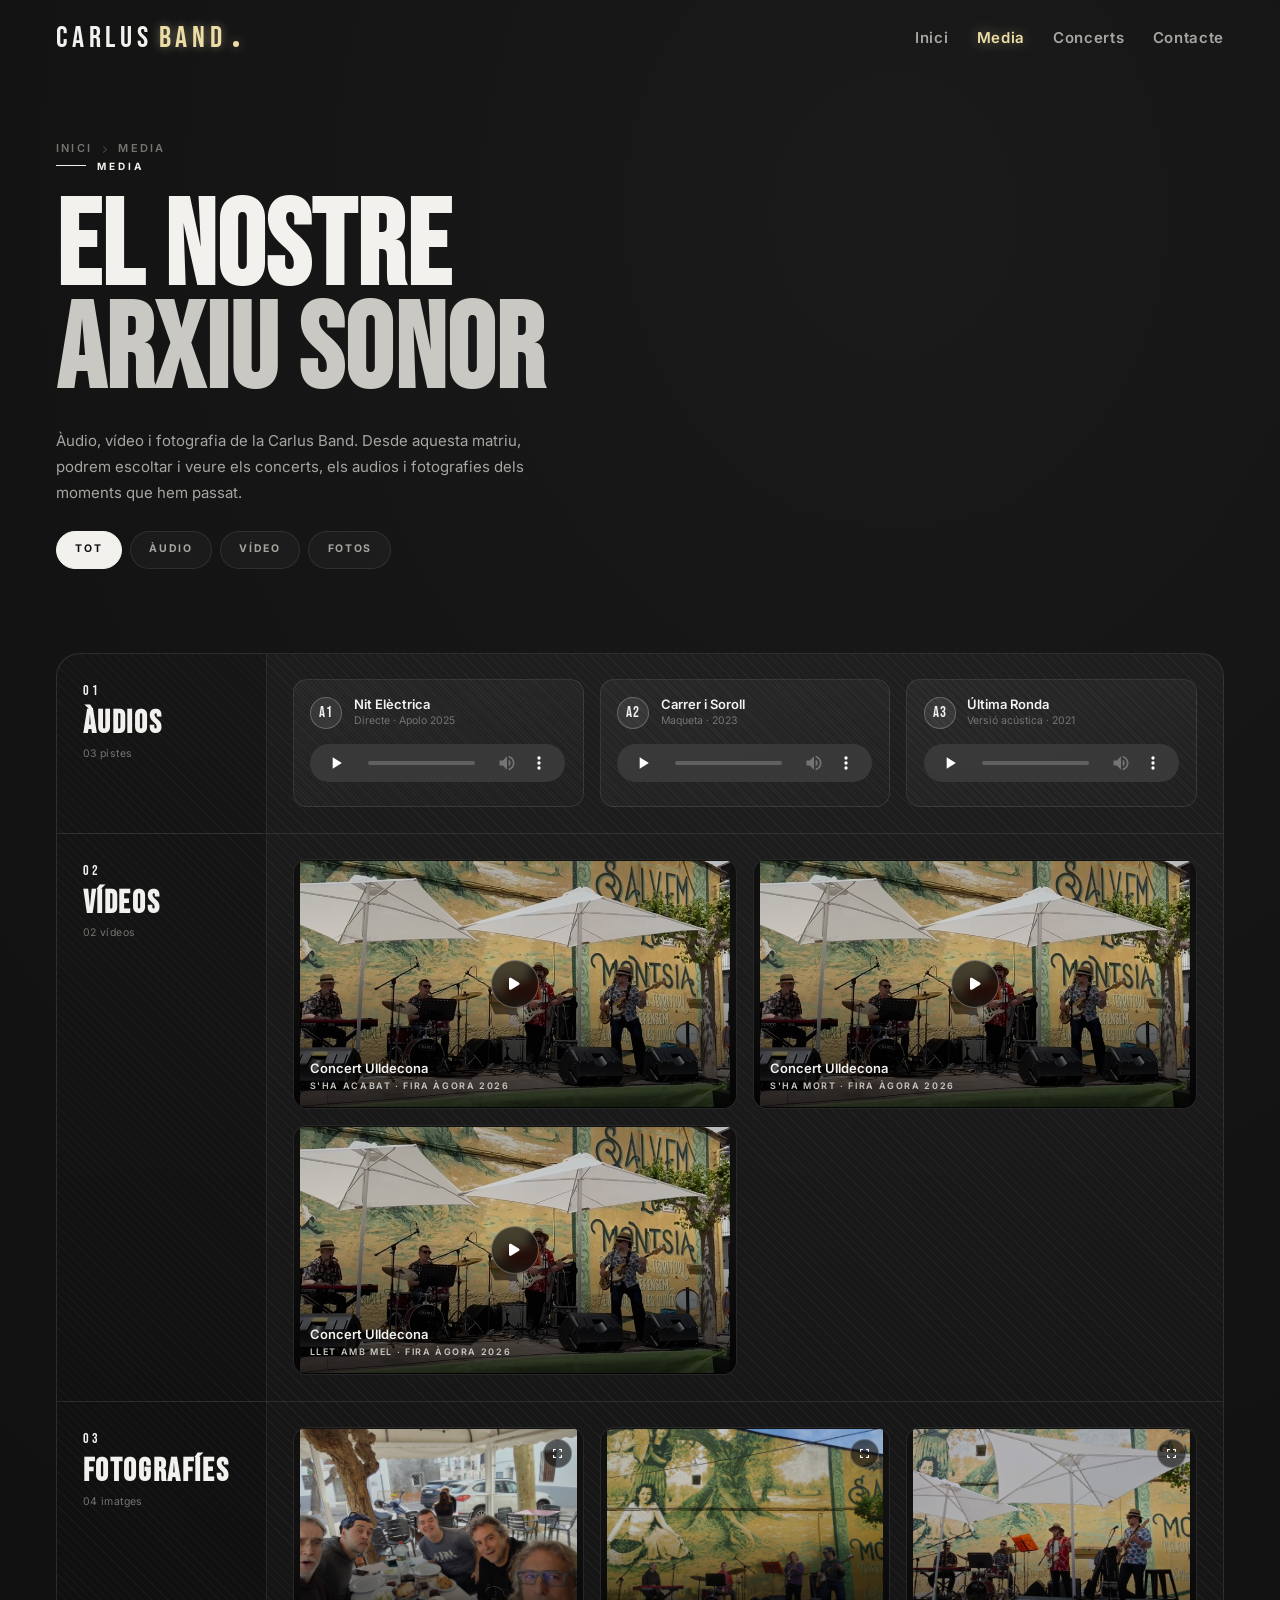
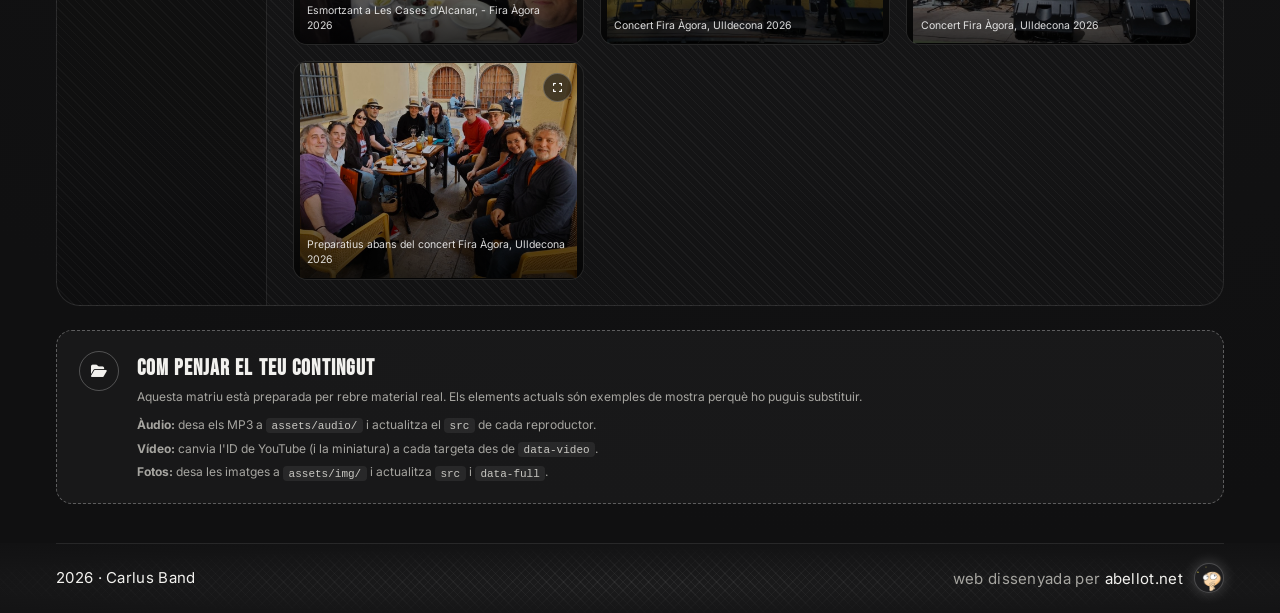
==== media.html @ 9cd47122 "modificació footer" ====
<!DOCTYPE html>
<html lang="ca">
<head>
  <meta charset="UTF-8" />
  <meta name="viewport" content="width=device-width, initial-scale=1.0" />
  <title>Media — Carlus Band</title>
  <meta
    name="description"
    content="Matriu de continguts de Carlus Band: àudio, vídeos de YouTube i fotografies de directes, estudi i gira."
  />
  <meta name="theme-color" content="#131314" />
  <link rel="icon" href="assets/favicon.svg" type="image/svg+xml" />

  <!-- Tipografia -->
  <link rel="preconnect" href="https://fonts.googleapis.com" />
  <link rel="preconnect" href="https://fonts.gstatic.com" crossorigin />
  <link
    href="https://fonts.googleapis.com/css2?family=Bebas+Neue&family=Inter:wght@300;400;500;600;700;800&display=swap"
    rel="stylesheet"
  />

  <!-- Icones -->
  <link
    rel="stylesheet"
    href="https://cdnjs.cloudflare.com/ajax/libs/font-awesome/6.5.2/css/all.min.css"
    referrerpolicy="no-referrer"
  />

  <!-- Tailwind (CDN) + configuració pròpia -->
  <script src="https://cdn.tailwindcss.com"></script>
  <script src="js/tailwind.config.js"></script>

  <!-- Estils propis -->
  <link rel="stylesheet" href="css/base.css" />
  <link rel="stylesheet" href="css/layout.css" />
  <link rel="stylesheet" href="css/components.css" />
</head>

<body class="page-media">
  <!-- ================= CAPÇALERA ================= -->
  <header class="site-header" id="site-header">
    <div class="nav-inner">
      <a href="index.html" class="brand" aria-label="Carlus Band — inici">
        CARLUS<span class="brand__accent">BAND</span>
        <span class="brand__dot" aria-hidden="true"></span>
      </a>

      <nav class="nav-links" aria-label="Navegació principal">
        <a class="nav-link" href="index.html#inici">Inici</a>
        <a class="nav-link is-active" href="media.html" aria-current="page">Media</a>
        <a class="nav-link" href="index.html#concerts">Concerts</a>
        <a class="nav-link" href="#contacte">Contacte</a>
      </nav>

      <button
        class="nav-toggle"
        id="nav-toggle"
        type="button"
        aria-expanded="false"
        aria-controls="mobile-menu"
        aria-label="Obrir menú de navegació"
      >
        <i id="nav-toggle-icon" class="fa-solid fa-bars text-lg" aria-hidden="true"></i>
      </button>
    </div>

    <!-- Menú mòbil -->
    <div class="mobile-menu" id="mobile-menu">
      <nav class="mobile-menu__links" aria-label="Navegació mòbil">
        <a class="mobile-link" href="index.html#inici">
          Inici <i class="fa-solid fa-arrow-right" aria-hidden="true"></i>
        </a>
        <a class="mobile-link" href="media.html">
          Media <i class="fa-solid fa-arrow-right" aria-hidden="true"></i>
        </a>
        <a class="mobile-link" href="index.html#concerts">
          Concerts <i class="fa-solid fa-arrow-right" aria-hidden="true"></i>
        </a>
        <a class="mobile-link" href="#contacte">
          Contacte <i class="fa-solid fa-arrow-right" aria-hidden="true"></i>
        </a>
      </nav>

      <div class="mobile-menu__footer">
        <p class="mobile-menu__label">Barcelona · Est. 2014</p>
        <a class="mobile-menu__mail" href="mailto:contacte@carlusband.cat">
          <i class="fa-solid fa-envelope" aria-hidden="true"></i>
          contacte@carlusband.cat
        </a>
      </div>
    </div>
  </header>

  <!-- ================= CONTINGUT ================= -->
  <main class="page-main">
    <div class="container">
      <nav class="breadcrumb" aria-label="Fil d'Ariadna">
        <a href="index.html">Inici</a>
        <i class="fa-solid fa-chevron-right" aria-hidden="true"></i>
        <span aria-current="page">Media</span>
      </nav>

      <header class="page-hero">
        <p class="eyebrow">Media</p>
        <h1 class="page-title">El nostre<br /><em>arxiu sonor</em></h1>
        <p class="page-lead">
          Àudio, vídeo i fotografia de la Carlus Band. Desde aquesta matriu, podrem escoltar i veure 
          els concerts, els audios i fotografies dels moments que hem passat.
        </p>

        <div class="filters" role="group" aria-label="Filtrar continguts per tipus">
          <button class="filter-btn is-active" type="button" data-filter="all" aria-pressed="true">
            Tot
          </button>
          <button class="filter-btn" type="button" data-filter="audio" aria-pressed="false">
            Àudio
          </button>
          <button class="filter-btn" type="button" data-filter="video" aria-pressed="false">
            Vídeo
          </button>
          <button class="filter-btn" type="button" data-filter="photo" aria-pressed="false">
            Fotos
          </button>
        </div>
      </header>

      <!-- Matriu de continguts -->
      <section class="media-matrix" aria-label="Matriu de continguts multimèdia">
        <!-- ---------- ÀUDIO ---------- -->
        <div class="media-row" data-kind="audio" id="audio">
          <div class="media-row__head">
            <span class="media-row__index">01</span>
            <h2>Àudios</h2>
            <p>03 pistes</p>
          </div>

          <div class="media-row__body">
            <div class="media-grid media-grid--audio">
              <article class="audio-card">
                <div class="audio-card__head">
                  <span class="audio-card__num" aria-hidden="true">A1</span>
                  <div>
                    <h3>Nit Elèctrica</h3>
                    <p>Directe · Apolo 2025</p>
                  </div>
                </div>
                <audio
                  controls
                  preload="none"
                  aria-label="Escoltar Nit Elèctrica, directe a Apolo 2025"
                  src="https://www.soundhelix.com/examples/mp3/SoundHelix-Song-1.mp3"
                ></audio>
              </article>

              <article class="audio-card">
                <div class="audio-card__head">
                  <span class="audio-card__num" aria-hidden="true">A2</span>
                  <div>
                    <h3>Carrer i Soroll</h3>
                    <p>Maqueta · 2023</p>
                  </div>
                </div>
                <audio
                  controls
                  preload="none"
                  aria-label="Escoltar la maqueta de Carrer i Soroll"
                  src="https://www.soundhelix.com/examples/mp3/SoundHelix-Song-2.mp3"
                ></audio>
              </article>

              <article class="audio-card">
                <div class="audio-card__head">
                  <span class="audio-card__num" aria-hidden="true">A3</span>
                  <div>
                    <h3>Última Ronda</h3>
                    <p>Versió acústica · 2021</p>
                  </div>
                </div>
                <audio
                  controls
                  preload="none"
                  aria-label="Escoltar la versió acústica d'Última Ronda"
                  src="https://www.soundhelix.com/examples/mp3/SoundHelix-Song-3.mp3"
                ></audio>
              </article>
            </div>
          </div>
        </div>

        <!-- ---------- VÍDEO ---------- -->
        <div class="media-row" data-kind="video" id="video">
          <div class="media-row__head">
            <span class="media-row__index">02</span>
            <h2>Vídeos</h2>
            <p>02 vídeos</p>
          </div>

          <div class="media-row__body">
            <div class="media-grid media-grid--video">
              <button
                class="video-card"
                type="button"
                data-video="1241367511"
                data-provider="vimeo"
                data-title="Concert Ulldecona — Fira Àgora 2026"
                aria-label="Reproduir el vídeo Concert Ulldecona — Fira Àgora 2026"
              >
                <img
                  src="assets/img/portada-video-ulldecona.png"
                  alt=""
                  loading="lazy"
                />
                <span class="video-card__play" aria-hidden="true">
                  <i class="fa-solid fa-play"></i>
                </span>
                <span class="video-card__title">
                  <strong>Concert Ulldecona</strong>
                  <span>S'ha Acabat · Fira Àgora 2026</span>
                </span>
              </button>

             <button
                class="video-card"
                type="button"
                data-video="1241782820"
                data-provider="vimeo"
                data-title="Concert Ulldecona — Fira Àgora 2026"
                aria-label="Reproduir el vídeo Concert Ulldecona — Fira Àgora 2026"
              >
                <img
                  src="assets/img/portada-video-ulldecona.png"
                  alt=""
                  loading="lazy"
                />
                <span class="video-card__play" aria-hidden="true">
                  <i class="fa-solid fa-play"></i>
                </span>
                <span class="video-card__title">
                  <strong>Concert Ulldecona</strong>
                  <span>S'ha mort · Fira Àgora 2026</span>
                </span>
              </button>

              <button
                class="video-card"
                type="button"
                data-video="1241784101"
                data-provider="vimeo"
                data-title="Concert Ulldecona — Fira Àgora 2026"
                aria-label="Reproduir el vídeo Concert Ulldecona — Fira Àgora 2026"
              >
                <img
                  src="assets/img/portada-video-ulldecona.png"
                  alt=""
                  loading="lazy"
                />
                <span class="video-card__play" aria-hidden="true">
                  <i class="fa-solid fa-play"></i>
                </span>
                <span class="video-card__title">
                  <strong>Concert Ulldecona</strong>
                  <span>Llet amb mel · Fira Àgora 2026</span>
                </span>
              </button>

            </div>
          </div>
        </div>

        <!-- ---------- FOTOS ---------- -->
        <div class="media-row" data-kind="photo" id="fotos">
          <div class="media-row__head">
            <span class="media-row__index">03</span>
            <h2>Fotografíes</h2>
            <p>04 imatges</p>
          </div>

          <div class="media-row__body">
            <div class="media-grid media-grid--photo">
              <button
                class="photo-card"
                type="button"
                data-full="assets/img/esmorzar-cases-alcanar-agora2026.jpg"
                data-caption="Esmorzar, Les Cases d'Alcanar, - Fira Àgora 2026"
                aria-label="Ampliar la foto: Esmorzar, Les Cases d'Alcanar, - Fira Àgora 2026"
              >
                <img
                  src="assets/img/esmorzar-cases-alcanar-agora2026.jpg"
                  alt="Esmorzar, Les Cases d'Alcanar, - Fira Àgora 2026"
                  loading="lazy"
                />
                <span class="photo-card__zoom" aria-hidden="true">
                  <i class="fa-solid fa-expand"></i>
                </span>
                <span class="photo-card__caption">Esmortzant a Les Cases d'Alcanar, - Fira Àgora 2026</span>
              </button>

              <button
                class="photo-card"
                type="button"
                data-full="assets/img/ulldecona-2026-1.jpg"
                data-caption="Concert Fira Àgora, Ulldecona 2026"
                aria-label="Ampliar la foto: Concert Fira Àgora, Ulldecona 2026"
              >
                <img
                  src="assets/img/ulldecona-2026-1.jpg"
                  alt="La banda tocant desde l'escenari"
                  loading="lazy"
                />
                <span class="photo-card__zoom" aria-hidden="true">
                  <i class="fa-solid fa-expand"></i>
                </span>
                <span class="photo-card__caption">Concert Fira Àgora, Ulldecona 2026</span>
              </button>

              <button
                class="photo-card"
                type="button"
                data-full="assets/img/ulldecona-2026-2.jpg"
                data-caption="Concert Fira Àgora, Ulldecona 2026"
                aria-label="Ampliar la foto: Concert Fira Àgora, Ulldecona 2026"
              >
                <img
                  src="assets/img/ulldecona-2026-2.jpg"
                  alt="La banda tocant desde l'escenari"
                  loading="lazy"
                />
                  alt="Cantant amb micròfon en un concert amb fum i llums"
                  loading="lazy"
                />
                <span class="photo-card__zoom" aria-hidden="true">
                  <i class="fa-solid fa-expand"></i>
                </span>
                <span class="photo-card__caption">Concert Fira Àgora, Ulldecona 2026</span>
              </button>

              <button
                class="photo-card"
                type="button"
                data-full="assets/img/ulldecona-2026-3.jpg"
                data-caption="Preparatius abans del concert Fira Àgora, Ulldecona 2026"
                aria-label="Ampliar la foto: Preparatius abans del concert Fira Àgora, Ulldecona 2026"
              >
                <img
                  src="assets/img/ulldecona-2026-3.jpg"
                  alt="Preparatius abans del concert Fira Àgora, Ulldecona 2026"
                  loading="lazy"
                />
                <span class="photo-card__zoom" aria-hidden="true">
                  <i class="fa-solid fa-expand"></i>
                </span>
                <span class="photo-card__caption">Preparatius abans del concert Fira Àgora, Ulldecona 2026</span>
              </button>
              
            </div>
          </div>
        </div>
      </section>

      <!-- Nota per penjar contingut -->
      <aside class="upload-note">
        <span class="upload-note__icon" aria-hidden="true">
          <i class="fa-solid fa-folder-open"></i>
        </span>
        <div>
          <h2>Com penjar el teu contingut</h2>
          <p>
            Aquesta matriu està preparada per rebre material real. Els elements
            actuals són exemples de mostra perquè ho puguis substituir.
          </p>
          <ul>
            <li>
              <strong>Àudio:</strong> desa els MP3 a <code>assets/audio/</code> i
              actualitza el <code>src</code> de cada reproductor.
            </li>
            <li>
              <strong>Vídeo:</strong> canvia l'ID de YouTube (i la miniatura) a
              cada targeta des de <code>data-video</code>.
            </li>
            <li>
              <strong>Fotos:</strong> desa les imatges a <code>assets/img/</code> i
              actualitza <code>src</code> i <code>data-full</code>.
            </li>
          </ul>
        </div>
      </aside>

    </div>
  </main>

  <!-- ================= PEU DE PÀGINA ================= -->
  <footer class="site-footer" id="contacte">
    <div class="container">
      <div class="footer-bar">
        <p>2026 · Carlus Band</p>
        <p class="footer-bar__design">
          <span class="footer-bar__design-text">
            web dissenyada per <a href="https://www.abellot.net" target="_blank" rel="noopener noreferrer">abellot.net</a>
          </span>
          <img
            class="footer-bar__design-icon"
            src="assets/img/abella-05.webp"
            alt="Icona rodona de la banda Carlus Band"
            loading="lazy"
          />
        </p>
      </div>
    </div>
  </footer>

  <!-- ================= MODAL DE VÍDEO ================= -->
  <div
    class="modal"
    id="video-modal"
    role="dialog"
    aria-modal="true"
    aria-labelledby="video-title"
    hidden
  >
    <div class="modal__backdrop" data-close></div>
    <div class="modal__panel modal__panel--video">
      <button class="modal__close" type="button" data-close aria-label="Tancar vídeo">
        <i class="fa-solid fa-xmark" aria-hidden="true"></i>
      </button>
      <div class="video-frame">
        <iframe
          id="video-frame"
          src=""
          title="Vídeo de Carlus Band"
          allow="accelerometer; autoplay; clipboard-write; encrypted-media; gyroscope; picture-in-picture; web-share"
          allowfullscreen
        ></iframe>
      </div>
      <p class="modal__video-caption" id="video-title">Vídeo</p>
    </div>
  </div>

  <!-- ================= VISOR DE FOTOGRAFIES ================= -->
  <div
    class="modal"
    id="lightbox"
    role="dialog"
    aria-modal="true"
    aria-label="Visor de fotografies"
    hidden
  >
    <div class="modal__backdrop" data-close></div>
    <div class="modal__panel">
      <button class="modal__close" type="button" data-close aria-label="Tancar visor">
        <i class="fa-solid fa-xmark" aria-hidden="true"></i>
      </button>
      <div class="lightbox__stage">
        <img class="lightbox__image" id="lightbox-image" src="" alt="" />
      </div>
      <div class="lightbox__footer">
        <button class="lightbox__nav" id="lightbox-prev" type="button" aria-label="Foto anterior">
          <i class="fa-solid fa-chevron-left" aria-hidden="true"></i>
        </button>
        <p class="lightbox__caption">
          <span id="lightbox-caption"></span>
          <span class="lightbox__count" id="lightbox-count"></span>
        </p>
        <button class="lightbox__nav" id="lightbox-next" type="button" aria-label="Foto següent">
          <i class="fa-solid fa-chevron-right" aria-hidden="true"></i>
        </button>
      </div>
    </div>
  </div>

  <script src="js/nav.js"></script>
  <script src="js/media.js"></script>
</body>
</html>
---- css/base.css ----
/* ============================================================
   Carlus Band — base.css
   Variables, reset i tipografia
   ============================================================ */

:root {
  color-scheme: dark;

  /* Colors — negre mat clar (carbó) amb gravats vintage.
     Blancs, grisos i negres; el groc només per a la marca
     "Carlus Band" (--gold) i els botons principals (.btn--accent). */
  --black: #131314; /* negre mat clar (fons principal) */
  --black-soft: #171718; /* negre mat suau */
  --coal: #1a1a1b;
  --panel: #1e1e20;
  --panel-soft: #232325;
  --line: rgba(255, 255, 255, 0.09);
  --line-strong: rgba(255, 255, 255, 0.2);

  --text: #f2f1ee; /* blanc */
  --muted: #a6a5a0; /* gris */
  --muted-2: #75746f; /* gris fosc (etiquetes) */

  --accent: #f2f1ee; /* blanc (detalls, estats actius, icones) */
  --accent-soft: #c9c8c3; /* gris clar (realços) */
  --accent-deep: #8d8c87; /* gris (enllaços/foscures) */
  --accent-ink: #0f0f10; /* text negre sobre blanc */
  --accent-glow: rgba(255, 255, 255, 0.22);

  /* Groc — reservat a la marca i els botons principals (vainilla crema) */
  --gold: #ecdda6;
  --gold-soft: #f6efcf;
  --gold-ink: #201a0c;
  --gold-glow: rgba(236, 221, 166, 0.45);

  /* Tipografia */
  --font-display: "Bebas Neue", Impact, sans-serif;
  --font-hero: "Monoton", "Bebas Neue", Impact, sans-serif; /* títol de l'hero (tubs de neó) */
  --font-body: "Inter", system-ui, -apple-system, "Segoe UI", sans-serif;

  /* Estructura */
  --nav-h: 76px;
  --radius-sm: 10px;
  --radius: 16px;
  --radius-lg: 24px;
  --content: 1280px;
}

*,
*::before,
*::after {
  box-sizing: border-box;
}

html {
  -webkit-text-size-adjust: 100%;
}

body {
  margin: 0;
  min-height: 100vh;
  background: var(--black);
  color: var(--text);
  font-family: var(--font-body);
  font-size: 16px;
  line-height: 1.6;
  -webkit-font-smoothing: antialiased;
  text-rendering: optimizeLegibility;
  overflow-x: hidden;
}

body.no-scroll,
html.no-scroll {
  overflow: hidden;
}

::selection {
  background: var(--accent);
  color: var(--accent-ink);
}

::-webkit-scrollbar {
  width: 10px;
}

::-webkit-scrollbar-track {
  background: var(--black);
}

::-webkit-scrollbar-thumb {
  background: #34343a; /* gris fosc (barra de desplaçament) */
  border-radius: 999px;
}

::-webkit-scrollbar-thumb:hover {
  background: var(--accent);
}

h1,
h2,
h3,
h4,
p,
figure,
blockquote,
dl,
dd {
  margin: 0;
}

ul,
ol {
  margin: 0;
  padding: 0;
  list-style: none;
}

a {
  color: inherit;
  text-decoration: none;
}

button {
  cursor: pointer;
  border: none;
  background: none;
  color: inherit;
}

img,
svg,
video {
  display: block;
  max-width: 100%;
}

img {
  height: auto;
}

input,
button,
textarea,
select {
  font: inherit;
}

:focus-visible {
  outline: 2px solid var(--accent);
  outline-offset: 3px;
  border-radius: 2px;
}

.container {
  width: 100%;
  max-width: var(--content);
  margin-inline: auto;
  padding-inline: clamp(1.25rem, 4.5vw, 3.5rem);
}

.font-display {
  font-family: var(--font-display);
}

.sr-only {
  position: absolute;
  width: 1px;
  height: 1px;
  padding: 0;
  margin: -1px;
  overflow: hidden;
  clip: rect(0, 0, 0, 0);
  white-space: nowrap;
  border: 0;
}

/* Respecte per a usuaris que prefereixen menys moviment */
@media (prefers-reduced-motion: reduce) {
  *,
  *::before,
  *::after {
    animation-duration: 0.01ms !important;
    animation-iteration-count: 1 !important;
    transition-duration: 0.01ms !important;
  }

  /* El parpelleig del neó es queda fix (llum encesa) */
  .hero-title span,
  .hero-title .hero-title__gold {
    animation: none;
  }
}
---- css/layout.css ----
/* ============================================================
   Carlus Band — layout.css
   Capçalera fixa, seccions a pantalla completa, navegació i peu
   ============================================================ */

/* ---------------- Capçalera ---------------- */

.site-header {
  position: fixed;
  inset: 0 0 auto;
  z-index: 100;
  height: var(--nav-h);
  display: flex;
  align-items: center;
  border-bottom: 1px solid transparent;
  transition: background-color 0.3s ease, border-color 0.3s ease,
    box-shadow 0.3s ease;
}

.site-header.is-scrolled,
.site-header.is-menu-open {
  background: rgba(19, 19, 20, 0.93);
  -webkit-backdrop-filter: blur(18px);
  backdrop-filter: blur(18px);
  border-bottom-color: var(--line);
  box-shadow: 0 18px 40px rgba(0, 0, 0, 0.45);
}

/* Sense filtre quan el menú mòbil és obert: el filtre crearia un
   containing block i trencaria el posicionament fixed del menú. */
.site-header.is-menu-open {
  background: #131314;
  -webkit-backdrop-filter: none;
  backdrop-filter: none;
}

.nav-inner {
  width: 100%;
  max-width: var(--content);
  margin-inline: auto;
  padding-inline: clamp(1.25rem, 4.5vw, 3.5rem);
  display: flex;
  align-items: center;
  justify-content: space-between;
  gap: clamp(1rem, 3vw, 2.5rem);
}

.brand {
  display: inline-flex;
  align-items: baseline;
  gap: 1px;
  font-family: var(--font-display);
  font-size: 30px;
  line-height: 1;
  letter-spacing: 0.16em;
  color: var(--text);
  white-space: nowrap;
}

.brand__accent {
  color: var(--gold);
  text-shadow: 0 0 10px var(--gold-glow);
  margin-left: 0.16em;
  transition: color 0.25s ease;
}

.brand:hover .brand__accent {
  color: var(--text);
}

.brand__dot {
  width: 6px;
  height: 6px;
  margin-left: 5px;
  border-radius: 50%;
  background: var(--gold);
  box-shadow: 0 0 12px var(--gold-glow);
}

.nav-links {
  display: flex;
  align-items: center;
  gap: clamp(1.1rem, 2.2vw, 2.15rem);
  margin-left: auto;
}

.nav-link {
  position: relative;
  padding: 10px 0;
  font-size: 15px;
  font-weight: 600;
  letter-spacing: 0.045em;
  color: var(--muted);
  transition: color 0.25s ease, text-shadow 0.25s ease;
}

.nav-link:hover,
.nav-link.is-active {
  color: var(--gold);
  text-shadow: 0 0 14px var(--gold-glow);
}

.nav-actions {
  display: flex;
  align-items: center;
  gap: 0.75rem;
}

.nav-toggle {
  display: none;
  width: 46px;
  height: 46px;
  align-items: center;
  justify-content: center;
  border: 1px solid var(--line-strong);
  border-radius: 50%;
  color: var(--text);
  transition: border-color 0.25s ease, color 0.25s ease,
    background-color 0.25s ease;
}

.nav-toggle:hover {
  border-color: var(--accent);
  color: var(--accent);
}

.nav-toggle i {
  font-size: 17px;
  pointer-events: none;
}

/* ---------------- Menú mòbil ---------------- */

.mobile-menu {
  position: fixed;
  inset: var(--nav-h) 0 0;
  z-index: 99;
  display: flex;
  flex-direction: column;
  padding: clamp(1.25rem, 5vw, 2.5rem) clamp(1.25rem, 5vw, 3.5rem) 2rem;
  background: #131314; /* fons mat, sense degradat */
  overflow-y: auto;
  opacity: 0;
  visibility: hidden;
  transform: translateY(-10px);
  transition: opacity 0.3s ease, visibility 0.3s ease, transform 0.3s ease;
}

.mobile-menu.is-open {
  opacity: 1;
  visibility: visible;
  transform: translateY(0);
}

.mobile-menu__links {
  display: flex;
  flex-direction: column;
}

.mobile-link {
  display: flex;
  align-items: center;
  justify-content: space-between;
  gap: 1rem;
  padding: 0.7rem 0;
  border-bottom: 1px solid var(--line);
  font-family: var(--font-display);
  font-size: clamp(2rem, 8vw, 2.75rem);
  letter-spacing: 0.04em;
  color: rgba(255, 255, 255, 0.85);
  transition: color 0.25s ease, text-shadow 0.25s ease;
}

.mobile-link i {
  font-size: 14px;
  color: var(--accent);
  opacity: 0.6;
}

/* Mateix efecte de neó que la navbar */
.mobile-link:hover {
  color: var(--gold);
  text-shadow: 0 0 14px var(--gold-glow);
}

.mobile-menu__footer {
  margin-top: auto;
  padding-top: 2rem;
  border-top: 1px solid var(--line);
  display: flex;
  flex-direction: column;
  gap: 0.5rem;
}

.mobile-menu__label {
  font-size: 10px;
  font-weight: 700;
  letter-spacing: 0.28em;
  text-transform: uppercase;
  color: var(--muted-2);
}

.mobile-menu__mail {
  display: inline-flex;
  align-items: center;
  gap: 0.6rem;
  font-size: 14px;
  color: var(--muted);
  transition: color 0.25s ease;
}

.mobile-menu__mail:hover {
  color: var(--accent);
}

/* ---------------- Seccions ---------------- */

/* La pàgina d'inici és una columna: capçalera, secció activa i footer.
   La secció activa creix per ocupar l'espai que deixa lliure el footer,
   així el footer de contacte es veu sempre sense fer scroll. */
.page-home {
  display: flex;
  flex-direction: column;
}

.page-home main {
  flex: 1 0 auto;
  display: flex;
  flex-direction: column;
  /* Els elements flex no poden créixer més enllà de l'amplada de la pàgina */
  min-width: 0;
}

.page-home .section {
  min-width: 0;
}

.section {
  position: relative;
  isolation: isolate;
  display: none;
  flex-direction: column;
  justify-content: center;
  /* Ocupa l'espai lliure que queda per damunt del footer (sempre visible) */
  flex: 1 0 auto;
  padding-top: calc(var(--nav-h) + clamp(1rem, 4vh, 2.75rem));
  padding-bottom: clamp(1.5rem, 4vh, 2.75rem);
  overflow: hidden;
}

.section.is-active {
  display: flex;
}

.section::before,
.section::after {
  content: "";
  position: absolute;
  inset: 0;
  z-index: -1;
  pointer-events: none;
}

/* Fons negre mat clar amb vinyeta suau (sense brillantors) */
.section::before {
  background: radial-gradient(
    130% 100% at 50% 42%,
    #1a1a1b 0%,
    #131314 58%,
    #0f0f10 100%
  );
}

/* Gravat vintage: trama creuada fina al centre (ben marcada) */
.section::after {
  background-image: repeating-linear-gradient(
      45deg,
      rgba(255, 255, 255, 0.08) 0 1px,
      transparent 1px 6px
    ),
    repeating-linear-gradient(
      -45deg,
      rgba(255, 255, 255, 0.055) 0 1px,
      transparent 1px 6px
    );
  -webkit-mask-image: radial-gradient(
    72% 62% at 50% 42%,
    #000 0%,
    transparent 82%
  );
  mask-image: radial-gradient(72% 62% at 50% 42%, #000 0%, transparent 82%);
  opacity: 0.8;
}

.section--hero::before {
  background: radial-gradient(
    120% 95% at 62% 40%,
    #1a1a1b 0%,
    #131314 55%,
    #101011 100%
  );
}

.section--about::before {
  background: radial-gradient(
    135% 100% at 35% 45%,
    #1b1b1c 0%,
    #131314 60%,
    #0f0f10 100%
  );
}

.section--media::before {
  background: radial-gradient(
    130% 105% at 65% 60%,
    #1a1a1b 0%,
    #131314 58%,
    #101011 100%
  );
}

.section--concerts::before {
  background: radial-gradient(
    125% 100% at 35% 30%,
    #1b1b1c 0%,
    #131314 55%,
    #0f0f10 100%
  );
}

/* ---------------- Peu de pàgina (a totes les pàgines i seccions) ---------------- */

/* Només la línia inferior: "2026 · Carlus Band" + crèdit del disseny.
   És un element fora de les seccions, així que sempre es renderitza. */
.site-footer {
  position: relative;
  isolation: isolate;
  flex: 0 0 auto;
  /* Perquè l'enllaç del menú no el tapi la capçalera fixa */
  scroll-margin-top: calc(var(--nav-h) + 1rem);
  background: radial-gradient(
    130% 100% at 50% 60%,
    #1b1b1c 0%,
    #131314 58%,
    #0f0f10 100%
  );
}

/* Gravat vintage: mateixa trama creuada que les seccions */
.site-footer::after {
  content: "";
  position: absolute;
  inset: 0;
  z-index: -1;
  pointer-events: none;
  background-image: repeating-linear-gradient(
      45deg,
      rgba(255, 255, 255, 0.08) 0 1px,
      transparent 1px 6px
    ),
    repeating-linear-gradient(
      -45deg,
      rgba(255, 255, 255, 0.055) 0 1px,
      transparent 1px 6px
    );
  -webkit-mask-image: radial-gradient(
    72% 62% at 50% 55%,
    #000 0%,
    transparent 82%
  );
  mask-image: radial-gradient(72% 62% at 50% 55%, #000 0%, transparent 82%);
  opacity: 0.8;
}

/* ---------------- Peu de pàgina ---------------- */

.footer-bar {
  display: flex;
  align-items: center;
  justify-content: space-between;
  gap: 1rem;
  padding-top: clamp(0.9rem, 2.2vh, 1.35rem);
  padding-bottom: clamp(0.9rem, 2.2vh, 1.35rem);
  border-top: 1px solid var(--line);
  font-size: clamp(15px, 1.1vw, 17px);
  letter-spacing: 0.02em;
  color: var(--text);
}

.footer-bar i {
  color: var(--accent-soft);
}

/* Enllaç a la web del dissenyador amb la icona rodona */
.footer-bar__design {
  display: flex;
  align-items: center;
}

.footer-bar__design-text {
  line-height: 1.4;
  letter-spacing: 0.02em;
  color: var(--muted);
}

.footer-bar__design-text a {
  color: var(--text);
  transition: color 0.25s ease;
}

.footer-bar__design-text a:hover {
  text-decoration: underline;
  text-underline-offset: 4px;
}

.footer-bar__design-icon {
  width: 30px;
  height: 30px;
  flex: 0 0 auto;
  margin-left: 0.7rem;
  border-radius: 50%;
  border: 1px solid var(--line-strong);
  background: var(--panel);
  object-fit: cover;
  box-shadow: 0 0 14px var(--accent-glow);
}

/* ---------------- Pàgina Media ---------------- */

.page-media {
  background: var(--black);
}

.page-media .page-main {
  position: relative;
  isolation: isolate;
  padding-top: calc(var(--nav-h) + clamp(2rem, 5vw, 4rem));
  /* El peu de pàgina va just a sota */
  padding-bottom: clamp(1.5rem, 3vw, 2.5rem);
}

.page-media .page-main::before {
  content: "";
  position: absolute;
  inset: 0;
  z-index: -1;
  pointer-events: none;
  background: radial-gradient(
    130% 90% at 70% 10%,
    #1a1a1b 0%,
    #131314 55%,
    #101011 100%
  );
}

.page-hero {
  display: flex;
  flex-direction: column;
  gap: 1.5rem;
  padding-bottom: clamp(2rem, 4vw, 3rem);
}

.breadcrumb {
  display: flex;
  align-items: center;
  gap: 0.6rem;
  font-size: 11px;
  font-weight: 600;
  letter-spacing: 0.2em;
  text-transform: uppercase;
  color: var(--muted-2);
}

.breadcrumb a {
  transition: color 0.25s ease;
}

.breadcrumb a:hover {
  color: var(--accent);
}

.breadcrumb i {
  font-size: 8px;
  opacity: 0.5;
}

.page-title {
  font-family: var(--font-display);
  font-size: clamp(3.75rem, 10vw, 7.5rem);
  line-height: 0.86;
  letter-spacing: 0.01em;
}

.page-title em {
  font-style: normal;
  color: var(--accent-soft);
}

.page-lead {
  max-width: 52ch;
  font-size: 15px;
  line-height: 1.75;
  color: var(--muted);
}

/* ---------------- Responsive ---------------- */

@media (max-width: 1023px) {
  .nav-links,
  .nav-actions .nav-cta {
    display: none;
  }

  .nav-toggle {
    display: inline-flex;
  }
}

@media (min-width: 1024px) {
  .mobile-menu {
    display: none;
  }
}

@media (max-width: 767px) {
  :root {
    --nav-h: 68px;
  }

  .brand {
    font-size: 27px;
  }

  .footer-bar {
    flex-direction: column;
    align-items: flex-start;
    gap: 0.6rem;
  }

  .page-hero {
    gap: 1.15rem;
  }
}

@media (max-height: 700px) and (min-width: 768px) {
  .section {
    padding-top: calc(var(--nav-h) + 0.75rem);
    padding-bottom: 1rem;
  }

  .footer-bar {
    padding-top: 0.75rem;
    padding-bottom: 0.75rem;
  }
}
---- css/components.css ----
/* ============================================================
   Carlus Band — components.css
   Botons, hero, targetes, calendari, matriu media i modals
   ============================================================ */

/* ---------------- Botons ---------------- */

.btn {
  display: inline-flex;
  align-items: center;
  justify-content: center;
  gap: 0.6rem;
  padding: 0.9rem 1.5rem;
  border: 1px solid transparent;
  border-radius: 999px;
  font-size: 11.5px;
  font-weight: 700;
  letter-spacing: 0.14em;
  line-height: 1;
  text-transform: uppercase;
  white-space: nowrap;
  transition: background-color 0.25s ease, color 0.25s ease,
    border-color 0.25s ease, box-shadow 0.25s ease;
}

.btn i {
  font-size: 13px;
}

.btn--accent {
  background: var(--gold);
  color: var(--gold-ink);
}

.btn--accent:hover {
  background: var(--gold-soft);
  box-shadow: 0 0 0 1px rgba(236, 221, 166, 0.55),
    0 12px 34px rgba(236, 221, 166, 0.35);
}

.btn--ghost {
  border-color: var(--line-strong);
  background: rgba(255, 255, 255, 0.03);
  color: var(--text);
}

.btn--ghost:hover {
  border-color: rgba(255, 255, 255, 0.55);
  background: rgba(255, 255, 255, 0.07);
  color: var(--accent);
}

.btn--small {
  padding: 0.62rem 1rem;
  font-size: 9.5px;
  letter-spacing: 0.12em;
}

.btn--wide {
  width: 100%;
}

/* ---------------- Etiquetes i títols de secció ---------------- */

.badge {
  display: inline-flex;
  align-items: center;
  gap: 0.65rem;
  padding: 0.45rem 0.9rem;
  border: 1px solid rgba(255, 255, 255, 0.32);
  border-radius: 999px;
  background: rgba(255, 255, 255, 0.06);
  color: var(--text);
  font-size: 9.5px;
  font-weight: 700;
  letter-spacing: 0.22em;
  text-transform: uppercase;
  width: fit-content;
}

.badge__dot {
  width: 6px;
  height: 6px;
  border-radius: 50%;
  background: var(--accent);
  box-shadow: 0 0 0 0 rgba(255, 255, 255, 0.55);
  animation: pulse 2.4s ease-out infinite;
}

.eyebrow {
  display: flex;
  align-items: center;
  gap: 0.7rem;
  font-size: 10px;
  font-weight: 700;
  letter-spacing: 0.3em;
  text-transform: uppercase;
  color: var(--accent);
}

.eyebrow::before {
  content: "";
  width: 30px;
  height: 1px;
  background: var(--accent);
  flex: 0 0 auto;
}

.section-title {
  margin-top: 1.1rem;
  font-family: var(--font-display);
  font-size: clamp(2.75rem, 5.7vw, 5rem);
  line-height: 0.92;
  letter-spacing: 0.01em;
  text-wrap: balance;
}

.section-title em {
  font-style: normal;
  color: var(--accent-soft);
}

.section-head {
  display: flex;
  align-items: flex-end;
  justify-content: space-between;
  gap: 2rem;
  flex-wrap: wrap;
}

.section-note {
  max-width: 27rem;
  font-size: 13.5px;
  line-height: 1.75;
  color: var(--muted);
}

/* ---------------- Hero ---------------- */

.hero-layout {
  display: grid;
  grid-template-columns: minmax(0, 0.9fr) minmax(0, 1.5fr);
  align-items: center;
  gap: clamp(1.5rem, 4vw, 3rem);
  width: 100%;
}

.hero-copy {
  max-width: 660px;
}

.hero-title {
  margin-top: 1.4rem;
  font-family: var(--font-hero);
  font-size: clamp(2.75rem, 7.5vw, 6rem);
  line-height: 1.05;
  letter-spacing: 0.02em;
  text-transform: uppercase;
}

.hero-title span {
  display: block;
  /* Neó blanc (tipus rètol de bar) — glow curt i nítid */
  color: #ffffff;
  text-shadow: 0 0 2px rgba(255, 255, 255, 1),
    0 0 6px rgba(255, 255, 255, 0.9), 0 0 14px rgba(255, 255, 255, 0.55),
    0 0 28px rgba(236, 221, 166, 0.55);
  animation: neon-flicker 6s linear infinite;
}

/* Neó groc — la línia "BAND" (el groc més fort de la web) */
.hero-title .hero-title__gold {
  color: #f6d950;
  -webkit-text-stroke: 0;
  text-shadow: 0 0 2px rgba(255, 246, 190, 1),
    0 0 6px rgba(250, 226, 90, 0.95), 0 0 14px rgba(244, 214, 60, 0.85),
    0 0 30px rgba(240, 205, 45, 0.65);
  animation: neon-flicker 6s linear infinite;
  animation-delay: 3s; /* desfasat: les dues línies no fallen a la vegada */
}

.hero-lead {
  margin-top: 1.5rem;
  max-width: 34rem;
  color: var(--muted);
  font-size: clamp(0.95rem, 1.15vw, 1.05rem);
  line-height: 1.75;
}

.hero-actions {
  margin-top: clamp(1.5rem, 3.5vh, 2.25rem);
  display: flex;
  flex-wrap: wrap;
  gap: 0.8rem;
}

.hero-stats {
  margin-top: clamp(1.5rem, 4vh, 2.5rem);
  padding-top: 1.25rem;
  border-top: 1px solid var(--line);
  display: flex;
  gap: clamp(1.5rem, 4vw, 3.25rem);
  max-width: 33rem;
}

.stat__value {
  font-family: var(--font-display);
  font-size: clamp(2rem, 3.4vw, 2.7rem);
  line-height: 1;
  letter-spacing: 0.03em;
}

.stat__label {
  margin-top: 0.35rem;
  font-size: 9.5px;
  font-weight: 600;
  letter-spacing: 0.2em;
  text-transform: uppercase;
  color: var(--muted-2);
}

/* Foto de la banda (columna dreta del hero) */

.hero-visual {
  position: relative;
  display: flex;
  align-items: center;
  justify-content: center;
  /* Marge extra a la dreta: la foto no toca la vora de la pantalla */
  margin-right: clamp(0rem, 1vw, 1rem);
}

.hero-visual::before {
  content: "";
  position: absolute;
  width: 72%;
  aspect-ratio: 1;
  border-radius: 50%;
  background: radial-gradient(
    circle,
    rgba(255, 255, 255, 0.07),
    transparent 66%
  );
  filter: blur(52px);
}

.hero-photo {
  position: relative;
  z-index: 1;
  width: 100%;
  aspect-ratio: 16 / 9;
  overflow: hidden;
  border-radius: var(--radius-lg);
  background: var(--black-soft);
  box-shadow: 0 35px 80px rgba(0, 0, 0, 0.55);
  /* Esvaeix la foto pels quatre costats perquè no es vegi cap tall */
  -webkit-mask-image: linear-gradient(to right, transparent 0%, #000 14%),
    linear-gradient(to left, transparent 0%, #000 12%),
    linear-gradient(to bottom, transparent 0%, #000 12%),
    linear-gradient(to top, transparent 0%, #000 14%);
  -webkit-mask-composite: source-in;
  mask-image: linear-gradient(to right, transparent 0%, #000 14%),
    linear-gradient(to left, transparent 0%, #000 12%),
    linear-gradient(to bottom, transparent 0%, #000 12%),
    linear-gradient(to top, transparent 0%, #000 14%);
  mask-composite: intersect;
  animation: photo-in 1s 0.2s ease both;
}

.hero-photo img {
  width: 100%;
  height: 100%;
  object-fit: cover;
  object-position: 90% center;
  filter: contrast(1.04) brightness(1.02);
}

.scroll-hint {
  position: absolute;
  left: 50%;
  bottom: 1rem;
  transform: translateX(-50%);
  display: flex;
  align-items: center;
  gap: 0.55rem;
  font-size: 8.5px;
  font-weight: 700;
  letter-spacing: 0.3em;
  text-transform: uppercase;
  color: var(--muted-2);
  transition: color 0.25s ease;
}

.scroll-hint i {
  color: var(--accent);
  font-size: 10px;
  animation: bob 2.2s ease-in-out infinite;
}

.scroll-hint:hover {
  color: var(--accent);
}

/* ---------------- Sobre nosaltres ---------------- */

.about-grid {
  display: grid;
  grid-template-columns: minmax(0, 1.1fr) minmax(0, 0.9fr);
  align-items: center;
  gap: clamp(2rem, 5vw, 4rem);
}

.about-copy > p:not(.eyebrow) {
  max-width: 50ch;
  margin-top: 1.1rem;
  font-size: 14.5px;
  line-height: 1.8;
  color: var(--muted);
}

.about-copy > p:not(.eyebrow) strong {
  color: var(--text);
  font-weight: 600;
}

.about-tags {
  margin-top: 1.6rem;
  display: flex;
  flex-wrap: wrap;
  gap: 0.5rem;
}

.tag {
  padding: 0.4rem 0.8rem;
  border: 1px solid var(--line);
  border-radius: 999px;
  background: rgba(255, 255, 255, 0.035);
  font-size: 9.5px;
  font-weight: 600;
  letter-spacing: 0.16em;
  text-transform: uppercase;
  color: var(--muted);
}

.about-panel {
  position: relative;
  overflow: hidden;
  padding: clamp(1.5rem, 3vw, 2.25rem);
  border: 1px solid var(--line-strong);
  border-radius: var(--radius-lg);
  background:
    repeating-linear-gradient(45deg, rgba(255, 255, 255, 0.035) 0 1px, transparent 1px 6px),
    linear-gradient(
      160deg,
      rgba(255, 255, 255, 0.05),
      rgba(255, 255, 255, 0.015) 45%,
      rgba(255, 255, 255, 0.04)
    );
  /* Marc de gravat: doble filet interior */
  box-shadow: inset 0 0 0 4px var(--black),
    inset 0 0 0 5px rgba(255, 255, 255, 0.16);
}

.about-panel::before {
  content: "CB";
  position: absolute;
  right: -0.6rem;
  bottom: -2.8rem;
  font-family: var(--font-display);
  font-size: 12rem;
  line-height: 1;
  color: rgba(255, 255, 255, 0.035);
  pointer-events: none;
}

.about-facts {
  position: relative;
  display: grid;
  grid-template-columns: 1fr 1fr;
  gap: 1.35rem 1.5rem;
}

.about-facts dt {
  font-size: 9px;
  font-weight: 700;
  letter-spacing: 0.22em;
  text-transform: uppercase;
  color: var(--muted-2);
}

.about-facts dd {
  margin-top: 0.25rem;
  font-size: 15px;
  font-weight: 600;
  color: var(--text);
}

.about-quote {
  position: relative;
  margin-top: 1.75rem;
  padding-top: 1.5rem;
  border-top: 1px solid var(--line);
  font-family: var(--font-display);
  font-size: clamp(1.35rem, 2vw, 1.7rem);
  line-height: 1.15;
  letter-spacing: 0.03em;
  color: rgba(255, 255, 255, 0.86);
}

.about-quote span {
  color: var(--accent);
}

/* ---------------- Previsualització Media ---------------- */

.media-preview {
  margin-top: clamp(1.5rem, 4vh, 2.5rem);
  display: grid;
  grid-template-columns: repeat(3, minmax(0, 1fr));
  gap: 1rem;
}

.preview-card {
  position: relative;
  display: flex;
  flex-direction: column;
  min-height: 252px;
  padding: 1.4rem;
  border: 1px solid var(--line);
  border-radius: var(--radius);
  background:
    repeating-linear-gradient(45deg, rgba(255, 255, 255, 0.035) 0 1px, transparent 1px 6px),
    linear-gradient(
      165deg,
      rgba(255, 255, 255, 0.055),
      rgba(255, 255, 255, 0.015) 55%,
      rgba(255, 255, 255, 0.035)
    );
  transition: border-color 0.3s ease, background-color 0.3s ease,
    box-shadow 0.3s ease;
}

.preview-card:hover {
  border-color: rgba(255, 255, 255, 0.45);
  background-color: rgba(255, 255, 255, 0.05);
  box-shadow: 0 0 44px rgba(255, 255, 255, 0.06);
}

.preview-card__head {
  display: flex;
  align-items: flex-start;
  justify-content: space-between;
  gap: 1rem;
}

.preview-card__icon {
  width: 56px;
  height: 56px;
  display: grid;
  place-items: center;
  border: 1px solid rgba(255, 255, 255, 0.3);
  border-radius: 12px;
  background: rgba(255, 255, 255, 0.06);
  color: var(--accent);
  font-size: 19px;
}

.preview-card__count {
  font-size: 9px;
  font-weight: 700;
  letter-spacing: 0.2em;
  text-transform: uppercase;
  color: var(--muted-2);
  padding-top: 0.4rem;
}

.preview-card__body {
  margin-top: 1rem;
}

.preview-card__body h3 {
  font-family: var(--font-display);
  font-size: 2.15rem;
  line-height: 1;
  letter-spacing: 0.05em;
}

.preview-card__body p {
  margin-top: 0.35rem;
  max-width: 25ch;
  font-size: 12.5px;
  line-height: 1.6;
  color: var(--muted);
}

.preview-card .eq {
  margin-top: auto;
  padding-top: 1.2rem;
}

.preview-card__foot {
  margin-top: auto;
  padding-top: 1rem;
  display: flex;
  align-items: flex-end;
  justify-content: space-between;
  gap: 1rem;
}

.preview-card__foot .eq {
  margin-top: 0;
  padding-top: 0;
}

.preview-card__more {
  margin-left: auto;
  display: inline-flex;
  align-items: center;
  gap: 0.4rem;
  font-size: 9px;
  font-weight: 700;
  letter-spacing: 0.16em;
  text-transform: uppercase;
  color: var(--muted-2);
  transition: color 0.25s ease;
}

.preview-card:hover .preview-card__more {
  color: var(--accent);
}

.media-hint {
  margin-top: 1rem;
  font-size: 11.5px;
  color: var(--muted-2);
}

.media-hint i {
  color: var(--accent);
  margin-right: 0.35rem;
}

/* Equalitzador animat */

.eq {
  display: flex;
  align-items: flex-end;
  gap: 3px;
  height: 38px;
}

.eq span {
  width: 3px;
  border-radius: 2px;
  background: linear-gradient(to top, var(--accent), rgba(255, 255, 255, 0.12));
  animation: eq 1.1s ease-in-out infinite alternate;
}

.eq span:nth-child(1) { height: 30%; animation-delay: 0s; }
.eq span:nth-child(2) { height: 55%; animation-delay: 0.12s; }
.eq span:nth-child(3) { height: 85%; animation-delay: 0.24s; }
.eq span:nth-child(4) { height: 40%; animation-delay: 0.36s; }
.eq span:nth-child(5) { height: 70%; animation-delay: 0.48s; }
.eq span:nth-child(6) { height: 95%; animation-delay: 0.6s; }
.eq span:nth-child(7) { height: 50%; animation-delay: 0.72s; }
.eq span:nth-child(8) { height: 78%; animation-delay: 0.84s; }
.eq span:nth-child(9) { height: 35%; animation-delay: 0.96s; }
.eq span:nth-child(10) { height: 62%; animation-delay: 1.08s; }
.eq span:nth-child(11) { height: 45%; animation-delay: 1.2s; }
.eq span:nth-child(12) { height: 72%; animation-delay: 1.32s; }

/* ---------------- Concerts ---------------- */

.concerts-layout {
  margin-top: clamp(1.25rem, 3.5vh, 2.25rem);
  display: grid;
  grid-template-columns: minmax(0, 1.02fr) minmax(0, 0.98fr);
  gap: clamp(1rem, 2.5vw, 1.75rem);
  align-items: start;
}

.calendar-panel {
  padding: clamp(1rem, 2vw, 1.35rem);
  border: 1px solid var(--line);
  border-radius: var(--radius);
  background:
    repeating-linear-gradient(45deg, rgba(255, 255, 255, 0.035) 0 1px, transparent 1px 6px),
    linear-gradient(
      165deg,
      rgba(255, 255, 255, 0.045),
      rgba(255, 255, 255, 0.012)
    );
}

.calendar-head {
  display: flex;
  align-items: center;
  justify-content: space-between;
  gap: 1rem;
  margin-bottom: 0.8rem;
}

.calendar-month {
  font-family: var(--font-display);
  font-size: 1.55rem;
  line-height: 1;
  letter-spacing: 0.06em;
  text-transform: capitalize;
  color: var(--text);
}

.calendar-nav {
  display: flex;
  gap: 0.4rem;
}

.calendar-btn {
  width: 31px;
  height: 31px;
  display: grid;
  place-items: center;
  border: 1px solid var(--line-strong);
  border-radius: 50%;
  color: var(--muted);
  font-size: 10px;
  transition: border-color 0.25s ease, color 0.25s ease,
    background-color 0.25s ease;
}

.calendar-btn:hover {
  border-color: var(--accent);
  background: rgba(255, 255, 255, 0.08);
  color: var(--accent);
}

.calendar-weekdays {
  display: grid;
  grid-template-columns: repeat(7, 1fr);
  gap: 3px;
  margin-bottom: 4px;
}

.calendar-weekdays span {
  padding: 0.2rem 0;
  text-align: center;
  font-size: 8.5px;
  font-weight: 700;
  letter-spacing: 0.12em;
  text-transform: uppercase;
  color: var(--muted-2);
}

.calendar-grid {
  display: grid;
  grid-template-columns: repeat(7, 1fr);
  gap: 3px;
}

.calendar-day {
  position: relative;
  display: grid;
  place-items: center;
  height: clamp(34px, 4.4vh, 42px);
  border: 1px solid transparent;
  border-radius: 8px;
  font-size: 12px;
  color: rgba(255, 255, 255, 0.66);
  transition: background-color 0.2s ease, color 0.2s ease,
    border-color 0.2s ease;
}

.calendar-day.is-muted {
  color: rgba(255, 255, 255, 0.16);
}

.calendar-day.is-empty {
  visibility: hidden;
}

.calendar-day:not(.is-muted):hover {
  background: rgba(255, 255, 255, 0.05);
}

.calendar-day.has-event {
  background: var(--accent);
  border-color: var(--accent);
  color: var(--accent-ink);
  font-weight: 700;
  box-shadow: 0 0 16px rgba(255, 255, 255, 0.16);
}

.calendar-day.has-event:hover {
  background: var(--accent-soft);
}

.calendar-day.has-event.is-active {
  outline: 2px solid var(--accent);
  outline-offset: 2px;
}

.calendar-legend {
  display: flex;
  align-items: center;
  gap: 0.5rem;
  margin-top: 0.8rem;
  font-size: 9px;
  font-weight: 600;
  letter-spacing: 0.14em;
  text-transform: uppercase;
  color: var(--muted-2);
}

.calendar-legend span {
  width: 7px;
  height: 7px;
  border-radius: 50%;
  background: var(--accent);
}

.concert-list {
  border-top: 1px solid var(--line);
}

.concert-item {
  display: grid;
  grid-template-columns: 58px minmax(0, 1fr) auto;
  align-items: center;
  gap: 0.9rem;
  padding: 0.8rem 0.25rem;
  border-bottom: 1px solid var(--line);
  transition: background-color 0.25s ease;
}

.concert-item:hover {
  background: rgba(255, 255, 255, 0.045);
}

.concert-item.is-highlight {
  background: rgba(255, 255, 255, 0.08);
}

.concert-date {
  display: flex;
  flex-direction: column;
  line-height: 1;
}

.concert-date strong {
  font-family: var(--font-display);
  font-size: 1.7rem;
  letter-spacing: 0.04em;
  color: var(--accent);
}

.concert-date span {
  margin-top: 0.25rem;
  font-size: 8.5px;
  font-weight: 600;
  letter-spacing: 0.16em;
  text-transform: uppercase;
  color: var(--muted-2);
}

.concert-place {
  min-width: 0;
}

.concert-place strong {
  display: block;
  font-size: 13.5px;
  font-weight: 600;
  color: var(--text);
  white-space: nowrap;
  overflow: hidden;
  text-overflow: ellipsis;
}

.concert-place span {
  display: block;
  margin-top: 0.1rem;
  font-size: 11.5px;
  color: var(--muted-2);
  white-space: nowrap;
  overflow: hidden;
  text-overflow: ellipsis;
}

.concert-item .btn {
  padding: 0.55rem 0.85rem;
  font-size: 9px;
  letter-spacing: 0.12em;
}

.concert-empty {
  padding: 1.5rem 0.25rem;
  font-size: 12.5px;
  color: var(--muted-2);
}

/* ---------------- Pàgina Media: filtres ---------------- */

.filters {
  display: flex;
  flex-wrap: wrap;
  gap: 0.5rem;
}

.filter-btn {
  padding: 0.6rem 1.15rem;
  border: 1px solid var(--line);
  border-radius: 999px;
  background: rgba(255, 255, 255, 0.03);
  color: var(--muted);
  font-size: 10.5px;
  font-weight: 700;
  letter-spacing: 0.16em;
  text-transform: uppercase;
  transition: color 0.25s ease, background-color 0.25s ease,
    border-color 0.25s ease;
}

.filter-btn:hover {
  border-color: var(--line-strong);
  color: var(--text);
}

.filter-btn.is-active {
  background: var(--accent);
  border-color: var(--accent);
  color: var(--accent-ink);
}

/* ---------------- Pàgina Media: matriu ---------------- */

.media-matrix {
  margin-top: clamp(1.5rem, 3vw, 2.25rem);
  border: 1px solid var(--line);
  border-radius: var(--radius-lg);
  overflow: hidden;
  background:
    repeating-linear-gradient(45deg, rgba(255, 255, 255, 0.035) 0 1px, transparent 1px 6px),
    linear-gradient(
      180deg,
      rgba(255, 255, 255, 0.035),
      rgba(255, 255, 255, 0.01)
    );
}

.media-row {
  display: grid;
  grid-template-columns: 210px minmax(0, 1fr);
  border-bottom: 1px solid var(--line);
  scroll-margin-top: calc(var(--nav-h) + 1.25rem);
}

.media-row:last-child {
  border-bottom: none;
}

.media-row.is-hidden {
  display: none;
}

.media-row__head {
  display: flex;
  flex-direction: column;
  gap: 0.35rem;
  padding: clamp(1.1rem, 2vw, 1.75rem);
  border-right: 1px solid var(--line);
  background: rgba(0, 0, 0, 0.22);
}

.media-row__index {
  font-family: var(--font-display);
  font-size: 0.9rem;
  letter-spacing: 0.24em;
  color: var(--accent);
}

.media-row__head h2 {
  font-family: var(--font-display);
  font-size: 2rem;
  line-height: 1;
  letter-spacing: 0.05em;
}

.media-row__head p {
  font-size: 10.5px;
  letter-spacing: 0.04em;
  color: var(--muted-2);
}

.media-row__body {
  padding: clamp(1.1rem, 2vw, 1.75rem);
  min-width: 0;
}

.media-grid {
  display: grid;
  gap: 1rem;
}

.media-grid--audio {
  grid-template-columns: repeat(3, minmax(0, 1fr));
}

.media-grid--video {
  grid-template-columns: repeat(2, minmax(0, 1fr));
}

.media-grid--photo {
  grid-template-columns: repeat(3, minmax(0, 1fr));
}

/* Àudio */

.audio-card {
  padding: 1rem 1.05rem;
  border: 1px solid var(--line);
  border-radius: 14px;
  background:
    repeating-linear-gradient(45deg, rgba(255, 255, 255, 0.035) 0 1px, transparent 1px 6px),
    linear-gradient(
      160deg,
      rgba(255, 255, 255, 0.045),
      rgba(255, 255, 255, 0.012)
    );
  transition: border-color 0.25s ease, box-shadow 0.25s ease;
}

.audio-card:hover {
  border-color: rgba(255, 255, 255, 0.42);
  box-shadow: 0 0 34px rgba(255, 255, 255, 0.07);
}

.audio-card__head {
  display: flex;
  align-items: center;
  gap: 0.7rem;
}

.audio-card__num {
  width: 32px;
  height: 32px;
  flex: 0 0 auto;
  display: grid;
  place-items: center;
  border: 1px solid rgba(255, 255, 255, 0.24);
  border-radius: 50%;
  background: rgba(255, 255, 255, 0.08);
  color: var(--accent);
  font-family: var(--font-display);
  font-size: 0.95rem;
  letter-spacing: 0.06em;
}

.audio-card h3 {
  font-size: 13px;
  font-weight: 600;
  line-height: 1.3;
}

.audio-card p {
  font-size: 10.5px;
  color: var(--muted-2);
}

.audio-card audio {
  width: 100%;
  height: 38px;
  margin-top: 0.9rem;
  color-scheme: dark;
  accent-color: var(--accent);
}

/* Vídeo */

.video-card {
  position: relative;
  display: block;
  width: 100%;
  aspect-ratio: 16 / 9;
  border: 1px solid var(--line);
  border-radius: 14px;
  overflow: hidden;
  background: #111;
  transition: border-color 0.25s ease, box-shadow 0.25s ease;
}

.video-card:hover {
  border-color: rgba(255, 255, 255, 0.5);
  box-shadow: 0 0 38px rgba(255, 255, 255, 0.1);
}

.video-card img {
  width: 100%;
  height: 100%;
  object-fit: cover;
  opacity: 0.82;
  transition: opacity 0.3s ease;
}

.video-card:hover img {
  opacity: 1;
}

.video-card::after {
  content: "";
  position: absolute;
  inset: 0;
  background: linear-gradient(
    180deg,
    rgba(0, 0, 0, 0.1) 0%,
    transparent 40%,
    rgba(0, 0, 0, 0.8) 100%
  );
  pointer-events: none;
}

.video-card__play {
  position: absolute;
  top: 50%;
  left: 50%;
  z-index: 2;
  transform: translate(-50%, -50%);
  width: 48px;
  height: 48px;
  display: grid;
  place-items: center;
  border: 1px solid rgba(255, 255, 255, 0.3);
  border-radius: 50%;
  background: rgba(10, 10, 11, 0.65);
  -webkit-backdrop-filter: blur(4px);
  backdrop-filter: blur(4px);
  color: #fff;
  font-size: 14px;
  transition: background-color 0.25s ease, color 0.25s ease,
    border-color 0.25s ease;
}

.video-card:hover .video-card__play {
  background: var(--accent);
  border-color: var(--accent);
  color: var(--accent-ink);
}

.video-card__title {
  position: absolute;
  left: 1rem;
  right: 1rem;
  bottom: 0.9rem;
  z-index: 2;
  text-align: left;
}

.video-card__title strong {
  display: block;
  font-size: 13px;
  font-weight: 600;
  line-height: 1.3;
}

.video-card__title span {
  display: block;
  margin-top: 0.15rem;
  font-size: 9px;
  font-weight: 600;
  letter-spacing: 0.18em;
  text-transform: uppercase;
  color: var(--accent-soft);
}

/* Fotos */

.photo-card {
  position: relative;
  display: block;
  width: 100%;
  aspect-ratio: 4 / 3;
  border: 1px solid var(--line);
  border-radius: 14px;
  overflow: hidden;
  background: #111;
  transition: border-color 0.25s ease, box-shadow 0.25s ease;
}

.photo-card:hover {
  border-color: rgba(255, 255, 255, 0.5);
  box-shadow: 0 0 30px rgba(255, 255, 255, 0.08);
}

.photo-card img {
  width: 100%;
  height: 100%;
  object-fit: cover;
  filter: brightness(0.82);
  transition: filter 0.35s ease;
}

.photo-card:hover img {
  filter: brightness(1);
}

.photo-card::after {
  content: "";
  position: absolute;
  inset: 0;
  background: linear-gradient(
    180deg,
    transparent 45%,
    rgba(0, 0, 0, 0.72) 100%
  );
  pointer-events: none;
}

.photo-card__zoom {
  position: absolute;
  top: 0.65rem;
  right: 0.65rem;
  z-index: 2;
  width: 29px;
  height: 29px;
  display: grid;
  place-items: center;
  border: 1px solid rgba(255, 255, 255, 0.22);
  border-radius: 50%;
  background: rgba(10, 10, 11, 0.6);
  color: #fff;
  font-size: 10px;
}

.photo-card__caption {
  position: absolute;
  left: 0.85rem;
  right: 0.85rem;
  bottom: 0.7rem;
  z-index: 2;
  font-size: 10.5px;
  line-height: 1.4;
  text-align: left;
  color: rgba(255, 255, 255, 0.85);
}

/* Nota per penjar contingut */

.upload-note {
  display: grid;
  grid-template-columns: auto 1fr;
  gap: 1.1rem;
  margin-top: 1.5rem;
  padding: 1.25rem 1.4rem;
  border: 1px dashed rgba(255, 255, 255, 0.3);
  border-radius: var(--radius);
  background: rgba(255, 255, 255, 0.035);
}

.upload-note__icon {
  width: 40px;
  height: 40px;
  display: grid;
  place-items: center;
  border: 1px solid rgba(255, 255, 255, 0.25);
  border-radius: 50%;
  color: var(--accent);
  font-size: 14px;
}

.upload-note h2 {
  font-family: var(--font-display);
  font-size: 1.4rem;
  letter-spacing: 0.05em;
}

.upload-note p,
.upload-note li {
  font-size: 12px;
  line-height: 1.7;
  color: var(--muted);
}

.upload-note ul {
  margin-top: 0.45rem;
  display: grid;
  gap: 0.2rem;
}

.upload-note code {
  padding: 0.1rem 0.35rem;
  border-radius: 4px;
  background: rgba(255, 255, 255, 0.07);
  color: var(--accent-soft);
  font-size: 11px;
}

/* ---------------- Modals ---------------- */

.modal {
  position: fixed;
  inset: 0;
  z-index: 200;
  display: grid;
  place-items: center;
  padding: clamp(1rem, 3vw, 2rem);
}

.modal[hidden] {
  display: none;
}

.modal__backdrop {
  position: absolute;
  inset: 0;
  background: rgba(5, 5, 6, 0.9);
  -webkit-backdrop-filter: blur(8px);
  backdrop-filter: blur(8px);
}

.modal__panel {
  position: relative;
  z-index: 1;
  width: min(100%, 980px);
  max-height: 92vh;
  display: flex;
  flex-direction: column;
  overflow: hidden;
  border: 1px solid var(--line-strong);
  border-radius: var(--radius);
  background: var(--black-soft);
  box-shadow: 0 40px 100px rgba(0, 0, 0, 0.7);
  animation: modalIn 0.28s cubic-bezier(0.22, 1, 0.36, 1) both;
}

.modal__panel--video {
  width: min(100%, 920px);
}

.modal__close {
  position: absolute;
  top: 0.7rem;
  right: 0.7rem;
  z-index: 3;
  width: 38px;
  height: 38px;
  display: grid;
  place-items: center;
  border: 1px solid rgba(255, 255, 255, 0.2);
  border-radius: 50%;
  background: rgba(10, 10, 11, 0.72);
  color: #fff;
  font-size: 14px;
  -webkit-backdrop-filter: blur(4px);
  backdrop-filter: blur(4px);
  transition: background-color 0.25s ease, color 0.25s ease,
    border-color 0.25s ease;
}

.modal__close:hover {
  background: var(--accent);
  border-color: var(--accent);
  color: var(--accent-ink);
}

.lightbox__stage {
  display: grid;
  place-items: center;
  min-height: 0;
  padding: 2.75rem 0.75rem 0.75rem;
  background: #08080a;
}

.lightbox__image {
  max-width: 100%;
  max-height: 68vh;
  width: auto;
  height: auto;
  object-fit: contain;
  border-radius: 8px;
}

.lightbox__footer {
  display: flex;
  align-items: center;
  justify-content: space-between;
  gap: 1rem;
  padding: 0.85rem 1rem;
  border-top: 1px solid var(--line);
}

.lightbox__caption {
  font-size: 12px;
  color: var(--muted);
  text-align: center;
  flex: 1;
  display: flex;
  flex-direction: column;
  gap: 0.15rem;
}

.lightbox__count {
  font-size: 9px;
  font-weight: 600;
  letter-spacing: 0.18em;
  text-transform: uppercase;
  color: var(--muted-2);
}

.lightbox__nav {
  width: 36px;
  height: 36px;
  flex: 0 0 auto;
  display: grid;
  place-items: center;
  border: 1px solid var(--line-strong);
  border-radius: 50%;
  color: var(--text);
  font-size: 12px;
  transition: border-color 0.25s ease, background-color 0.25s ease,
    color 0.25s ease;
}

.lightbox__nav:hover {
  border-color: var(--accent);
  background: var(--accent);
  color: var(--accent-ink);
}

.video-frame {
  position: relative;
  width: 100%;
  aspect-ratio: 16 / 9;
  background: #000;
}

.video-frame iframe {
  position: absolute;
  inset: 0;
  width: 100%;
  height: 100%;
  border: 0;
}

.modal__video-caption {
  padding: 0.8rem 1rem;
  border-top: 1px solid var(--line);
  font-size: 12px;
  color: var(--muted);
}

/* ---------------- Animacions ---------------- */

@keyframes photo-in {
  from {
    opacity: 0;
    transform: translateY(26px);
  }
  to {
    opacity: 1;
    transform: none;
  }
}

@keyframes pulse {
  0% {
    box-shadow: 0 0 0 0 rgba(255, 255, 255, 0.5);
  }
  70% {
    box-shadow: 0 0 0 8px rgba(255, 255, 255, 0);
  }
  100% {
    box-shadow: 0 0 0 0 rgba(255, 255, 255, 0);
  }
}

/* Fallada puntual del neó (llum que parpelleja) */
@keyframes neon-flicker {
  0%,
  100% {
    opacity: 1;
  }
  6% {
    opacity: 0.5;
  }
  7% {
    opacity: 1;
  }
  8% {
    opacity: 0.6;
  }
  9% {
    opacity: 1;
  }
  47% {
    opacity: 1;
  }
  48% {
    opacity: 0.35;
  }
  49% {
    opacity: 0.9;
  }
  50% {
    opacity: 1;
  }
  76% {
    opacity: 1;
  }
  77% {
    opacity: 0.55;
  }
  78% {
    opacity: 1;
  }
}

@keyframes eq {
  from {
    transform: scaleY(0.35);
  }
  to {
    transform: scaleY(1);
  }
}

@keyframes bob {
  0%,
  100% {
    transform: translateY(0);
  }
  50% {
    transform: translateY(4px);
  }
}

@keyframes modalIn {
  from {
    opacity: 0;
    transform: translateY(14px) scale(0.985);
  }
  to {
    opacity: 1;
    transform: translateY(0) scale(1);
  }
}

/* ---------------- Responsive ---------------- */

@media (max-width: 1080px) {
  .media-grid--audio {
    grid-template-columns: 1fr;
  }
}

@media (max-width: 1023px) {
  .hero-layout {
    grid-template-columns: 1fr;
  }

  .hero-visual {
    justify-content: flex-start;
    margin-top: 0.25rem;
    margin-right: 0;
  }

  .hero-visual::before {
    width: 55%;
  }

  .hero-photo {
    max-width: 800px;
    aspect-ratio: 16 / 7;
    border-radius: var(--radius);
  }

  .scroll-hint {
    display: none;
  }

  .hero-copy {
    max-width: 640px;
  }

  .about-grid {
    grid-template-columns: 1fr;
  }

  .about-panel {
    max-width: 560px;
  }

  .media-row {
    grid-template-columns: 1fr;
  }

  .media-row__head {
    flex-direction: row;
    align-items: center;
    gap: 0.8rem;
    border-right: none;
    border-bottom: 1px solid var(--line);
    padding: 1rem 1.25rem;
  }

  .media-row__head p {
    margin-left: auto;
  }

  .media-grid--video {
    grid-template-columns: 1fr;
  }

  .media-grid--photo {
    grid-template-columns: repeat(3, minmax(0, 1fr));
  }
}

@media (max-width: 900px) {
  .concerts-layout {
    grid-template-columns: 1fr;
  }

  .about-facts {
    grid-template-columns: repeat(3, 1fr);
    gap: 0.75rem;
  }

  .about-facts > div:nth-child(4) {
    display: none;
  }

  .about-quote {
    display: none;
  }

  .about-panel {
    padding: 1.1rem 1.25rem;
  }

  .about-panel::before {
    font-size: 7rem;
  }

  .concert-item {
    padding: 0.65rem 0.15rem;
  }

  .section-note {
    display: none;
  }
}

@media (max-width: 767px) {
  .hero-title {
    font-size: clamp(1.9rem, 10.5vw, 3.5rem);
    line-height: 1.15;
  }

  .hero-photo {
    aspect-ratio: 16 / 9;
  }

  .hero-lead {
    font-size: 13.5px;
  }

  .hero-actions {
    gap: 0.6rem;
  }

  .hero-actions .btn {
    flex: 1 1 auto;
  }

  .hero-stats {
    gap: 1.5rem;
    margin-top: 1.4rem;
    padding-top: 1rem;
  }

  .stat__value {
    font-size: 1.9rem;
  }

  .stat__label {
    font-size: 8.5px;
    letter-spacing: 0.14em;
  }

  .about-copy > p:not(.eyebrow) {
    font-size: 13px;
    line-height: 1.7;
    margin-top: 0.8rem;
  }

  .about-tags {
    margin-top: 1rem;
  }

  .media-preview {
    grid-template-columns: 1fr;
    gap: 0.6rem;
    margin-top: 1.25rem;
  }

  .preview-card {
    min-height: 0;
    flex-direction: row;
    align-items: center;
    gap: 0.9rem;
    padding: 0.8rem 1rem;
    border-radius: 12px;
  }

  .preview-card__head {
    display: block;
  }

  .preview-card__icon {
    width: 38px;
    height: 38px;
    font-size: 14px;
  }

  .preview-card__count {
    display: none;
  }

  .preview-card__body {
    margin-top: 0;
  }

  .preview-card__body h3 {
    font-size: 1.5rem;
  }

  .preview-card__body p,
  .preview-card .eq {
    display: none;
  }

  .preview-card__foot {
    display: none;
  }

  .media-hint {
    margin-top: 0.75rem;
    font-size: 10.5px;
  }

  .concerts-layout {
    gap: 0.7rem;
    margin-top: 1rem;
  }

  .calendar-panel {
    padding: 0.85rem;
  }

  .calendar-head {
    margin-bottom: 0.5rem;
  }

  .calendar-month {
    font-size: 1.25rem;
  }

  .calendar-btn {
    width: 28px;
    height: 28px;
    font-size: 9px;
  }

  .calendar-day {
    aspect-ratio: auto;
    height: 30px;
    font-size: 10.5px;
    border-radius: 6px;
  }

  .calendar-weekdays span {
    font-size: 8px;
  }

  .calendar-legend {
    margin-top: 0.55rem;
    font-size: 8px;
  }

  .concert-item {
    grid-template-columns: 48px minmax(0, 1fr) auto;
    gap: 0.6rem;
    padding: 0.5rem 0.1rem;
  }

  .concert-date strong {
    font-size: 1.4rem;
  }

  .concert-date span {
    font-size: 7.5px;
  }

  .concert-place strong {
    font-size: 12px;
  }

  .concert-place span {
    font-size: 10.5px;
  }

  .concert-item .btn {
    padding: 0.5rem 0.65rem;
    font-size: 8px;
  }

  .section-title {
    font-size: clamp(2.4rem, 10vw, 2.9rem);
  }

  .media-grid--photo {
    grid-template-columns: repeat(2, minmax(0, 1fr));
  }

  .media-row__body {
    padding: 1rem;
  }

  .upload-note {
    grid-template-columns: 1fr;
    gap: 0.75rem;
  }

  .page-title {
    font-size: clamp(3.5rem, 16vw, 5rem);
  }

  .modal__panel {
    max-height: 94vh;
  }

  .lightbox__image {
    max-height: 70vh;
  }
}

@media (max-width: 480px) {
  .filters {
    gap: 0.4rem;
  }

  .filter-btn {
    padding: 0.5rem 0.9rem;
    font-size: 9.5px;
  }

  .hero-actions {
    flex-direction: column;
  }

  .hero-actions .btn {
    width: 100%;
  }

  .about-panel {
    display: none;
  }
}
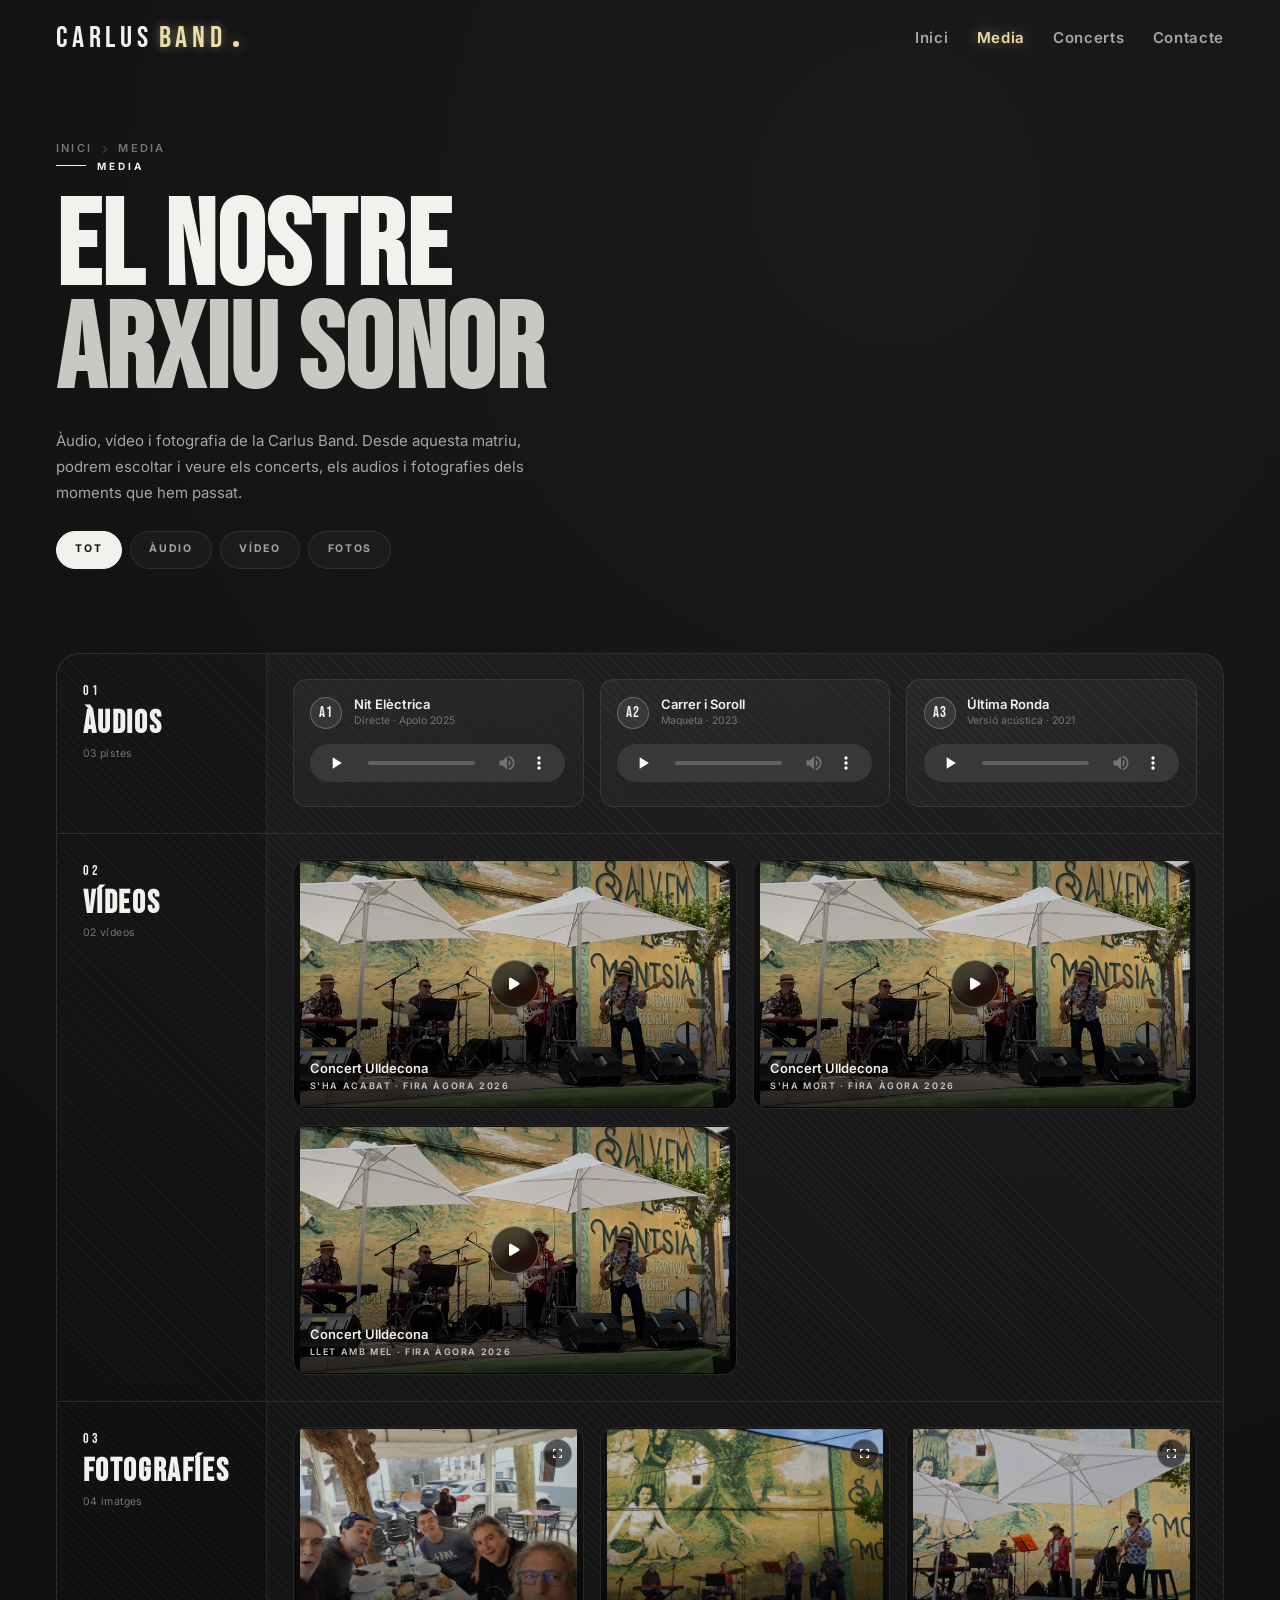
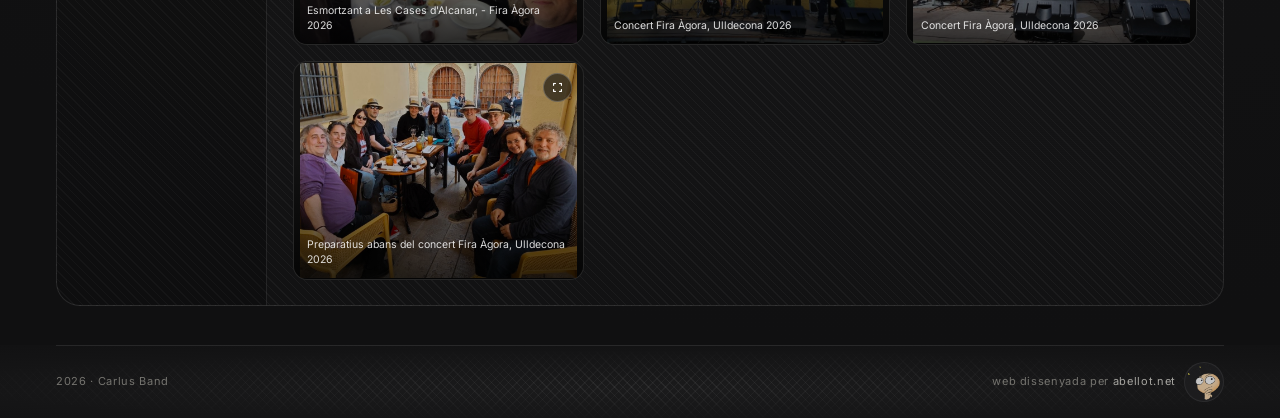
==== commit 17c970a9: "treure despublicar procediment pujar media" ====
--- a/media.html
+++ b/media.html
@@ -49,7 +49,7 @@
         <a class="nav-link" href="index.html#inici">Inici</a>
         <a class="nav-link is-active" href="media.html" aria-current="page">Media</a>
         <a class="nav-link" href="index.html#concerts">Concerts</a>
-        <a class="nav-link" href="#contacte">Contacte</a>
+        <a class="nav-link" href="index.html#contacte">Contacte</a>
       </nav>
 
       <button
@@ -76,7 +76,7 @@
         <a class="mobile-link" href="index.html#concerts">
           Concerts <i class="fa-solid fa-arrow-right" aria-hidden="true"></i>
         </a>
-        <a class="mobile-link" href="#contacte">
+        <a class="mobile-link" href="index.html#contacte">
           Contacte <i class="fa-solid fa-arrow-right" aria-hidden="true"></i>
         </a>
       </nav>
@@ -358,6 +358,7 @@
       </section>
 
       <!-- Nota per penjar contingut -->
+      <!--
       <aside class="upload-note">
         <span class="upload-note__icon" aria-hidden="true">
           <i class="fa-solid fa-folder-open"></i>
@@ -384,12 +385,12 @@
           </ul>
         </div>
       </aside>
-
+      -->
     </div>
   </main>
 
   <!-- ================= PEU DE PÀGINA ================= -->
-  <footer class="site-footer" id="contacte">
+  <footer class="site-footer">
     <div class="container">
       <div class="footer-bar">
         <p>2026 · Carlus Band</p>
--- a/css/layout.css
+++ b/css/layout.css
@@ -217,7 +217,7 @@
 
 /* La pàgina d'inici és una columna: capçalera, secció activa i footer.
    La secció activa creix per ocupar l'espai que deixa lliure el footer,
-   així el footer de contacte es veu sempre sense fer scroll. */
+   així la línia del peu es veu sempre sense fer scroll. */
 .page-home {
   display: flex;
   flex-direction: column;
@@ -324,6 +324,22 @@
     125% 100% at 35% 30%,
     #1b1b1c 0%,
     #131314 55%,
+    #0f0f10 100%
+  );
+}
+
+/* ---------------- Secció Contacte ---------------- */
+
+.section--contact {
+  justify-content: center;
+  gap: clamp(1.5rem, 4vh, 3rem);
+}
+
+.section--contact::before {
+  background: radial-gradient(
+    130% 100% at 50% 60%,
+    #1b1b1c 0%,
+    #131314 58%,
     #0f0f10 100%
   );
 }
@@ -379,12 +395,14 @@
   align-items: center;
   justify-content: space-between;
   gap: 1rem;
-  padding-top: clamp(0.9rem, 2.2vh, 1.35rem);
-  padding-bottom: clamp(0.9rem, 2.2vh, 1.35rem);
+  padding-top: clamp(0.7rem, 1.8vh, 1rem);
+  padding-bottom: clamp(0.7rem, 1.8vh, 1rem);
   border-top: 1px solid var(--line);
-  font-size: clamp(15px, 1.1vw, 17px);
-  letter-spacing: 0.02em;
-  color: var(--text);
+  /* Petita i discreta: no ha de robar protagonisme al contingut */
+  font-size: clamp(11px, 0.8vw, 12.5px);
+  letter-spacing: 0.06em;
+  /*text-transform: uppercase;*/
+  color: var(--muted-2);
 }
 
 .footer-bar i {
@@ -399,30 +417,37 @@
 
 .footer-bar__design-text {
   line-height: 1.4;
-  letter-spacing: 0.02em;
+  letter-spacing: 0.06em;
+  color: var(--muted-2);
+}
+
+.footer-bar__design-text a {
   color: var(--muted);
-}
-
-.footer-bar__design-text a {
+  transition: color 0.25s ease;
+}
+
+.footer-bar__design-text a:hover {
   color: var(--text);
-  transition: color 0.25s ease;
-}
-
-.footer-bar__design-text a:hover {
   text-decoration: underline;
   text-underline-offset: 4px;
 }
 
 .footer-bar__design-icon {
-  width: 30px;
-  height: 30px;
+  width: 40px;
+  height: 40px;
   flex: 0 0 auto;
-  margin-left: 0.7rem;
+  margin-left: 0.5rem;
   border-radius: 50%;
-  border: 1px solid var(--line-strong);
+  border: 1px solid var(--line);
   background: var(--panel);
   object-fit: cover;
-  box-shadow: 0 0 14px var(--accent-glow);
+  opacity: 0.75;
+  box-shadow: none;
+  transition: opacity 0.25s ease;
+}
+
+.footer-bar__design-icon:hover {
+  opacity: 1;
 }
 
 /* ---------------- Pàgina Media ---------------- */
@@ -534,7 +559,15 @@
   .footer-bar {
     flex-direction: column;
     align-items: flex-start;
-    gap: 0.6rem;
+    gap: 0.45rem;
+    padding-top: 0.55rem;
+    padding-bottom: 0.55rem;
+  }
+
+  /* En mòbil tot ha de cabre sense scroll: la línia del peu ha de
+     quedar visible a la part inferior de la secció. */
+  .section {
+    padding-bottom: 1rem;
   }
 
   .page-hero {
--- a/css/components.css
+++ b/css/components.css
@@ -797,6 +797,128 @@
   color: var(--muted-2);
 }
 
+/* ---------------- Contacte ---------------- */
+
+.contact-main {
+  display: grid;
+  grid-template-columns: minmax(0, 1.08fr) minmax(0, 0.92fr);
+  align-items: center;
+  gap: clamp(2rem, 5vw, 4rem);
+  flex: 1;
+  width: 100%;
+}
+
+.contact-copy .section-title {
+  margin-top: 1.25rem;
+}
+
+.contact-lead {
+  max-width: 40ch;
+  margin-top: 1.25rem;
+  font-size: 14px;
+  line-height: 1.8;
+  color: var(--muted);
+}
+
+.contact-copy .btn {
+  margin-top: 1.75rem;
+  padding: 1.05rem 1.75rem;
+  font-size: 13px;
+  letter-spacing: 0.12em;
+}
+
+.contact-side {
+  display: grid;
+  gap: 0.75rem;
+}
+
+.contact-block {
+  padding: clamp(1.15rem, 2vw, 1.6rem) clamp(1.25rem, 2.2vw, 1.7rem);
+  border: 1px solid var(--line);
+  border-radius: 14px;
+  background-color: rgba(255, 255, 255, 0.03);
+  background-image: repeating-linear-gradient(
+    45deg,
+    rgba(255, 255, 255, 0.035) 0 1px,
+    transparent 1px 6px
+  );
+}
+
+.contact-block__label {
+  font-size: 11px;
+  font-weight: 700;
+  letter-spacing: 0.24em;
+  text-transform: uppercase;
+  color: var(--muted-2);
+}
+
+/* Correu, mòbil i WhatsApp apilats dins del bloc "Contacta'ns" */
+.contact-block__links {
+  display: flex;
+  flex-direction: column;
+  align-items: flex-start;
+  gap: 0.55rem;
+  margin-top: 0.7rem;
+}
+
+.contact-block__links a {
+  display: inline-flex;
+  align-items: center;
+  gap: 0.6rem;
+  font-size: clamp(16px, 1.2vw, 18px);
+  font-weight: 600;
+  color: var(--text);
+  transition: color 0.25s ease, text-shadow 0.25s ease;
+}
+
+.contact-block__links a i {
+  font-size: 15px;
+  color: var(--accent);
+  transition: color 0.25s ease, filter 0.25s ease;
+}
+
+/* Hover: la línia s'il·lumina com un mini neó vainilla (sense moviment) */
+.contact-block__links a:hover {
+  color: var(--gold);
+  text-shadow: 0 0 14px var(--gold-glow);
+}
+
+.contact-block__links a:hover i {
+  color: var(--gold);
+  filter: drop-shadow(0 0 6px var(--gold));
+}
+
+/* Xarxes socials, dins del mateix recuadre */
+.socials {
+  display: flex;
+  align-items: center;
+  flex-wrap: wrap;
+  gap: 0.7rem;
+  margin-top: 1.25rem;
+  padding-top: 1.25rem;
+  border-top: 1px solid var(--line);
+}
+
+.social-btn {
+  width: 52px;
+  height: 52px;
+  display: grid;
+  place-items: center;
+  border: 1px solid var(--line);
+  border-radius: 50%;
+  color: var(--muted);
+  font-size: 18px;
+  transition: color 0.25s ease, background-color 0.25s ease,
+    border-color 0.25s ease, box-shadow 0.25s ease;
+}
+
+.social-btn:hover {
+  border-color: var(--accent);
+  background: var(--accent);
+  color: var(--accent-ink);
+  box-shadow: 0 0 20px rgba(255, 255, 255, 0.2);
+}
+
 /* ---------------- Pàgina Media: filtres ---------------- */
 
 .filters {
@@ -1479,7 +1601,8 @@
     max-width: 640px;
   }
 
-  .about-grid {
+  .about-grid,
+  .contact-main {
     grid-template-columns: 1fr;
   }
 
@@ -1760,6 +1883,14 @@
     width: 100%;
   }
 
+  .contact-main {
+    gap: 1.25rem;
+  }
+
+  .contact-lead {
+    font-size: 13px;
+  }
+
   .about-panel {
     display: none;
   }
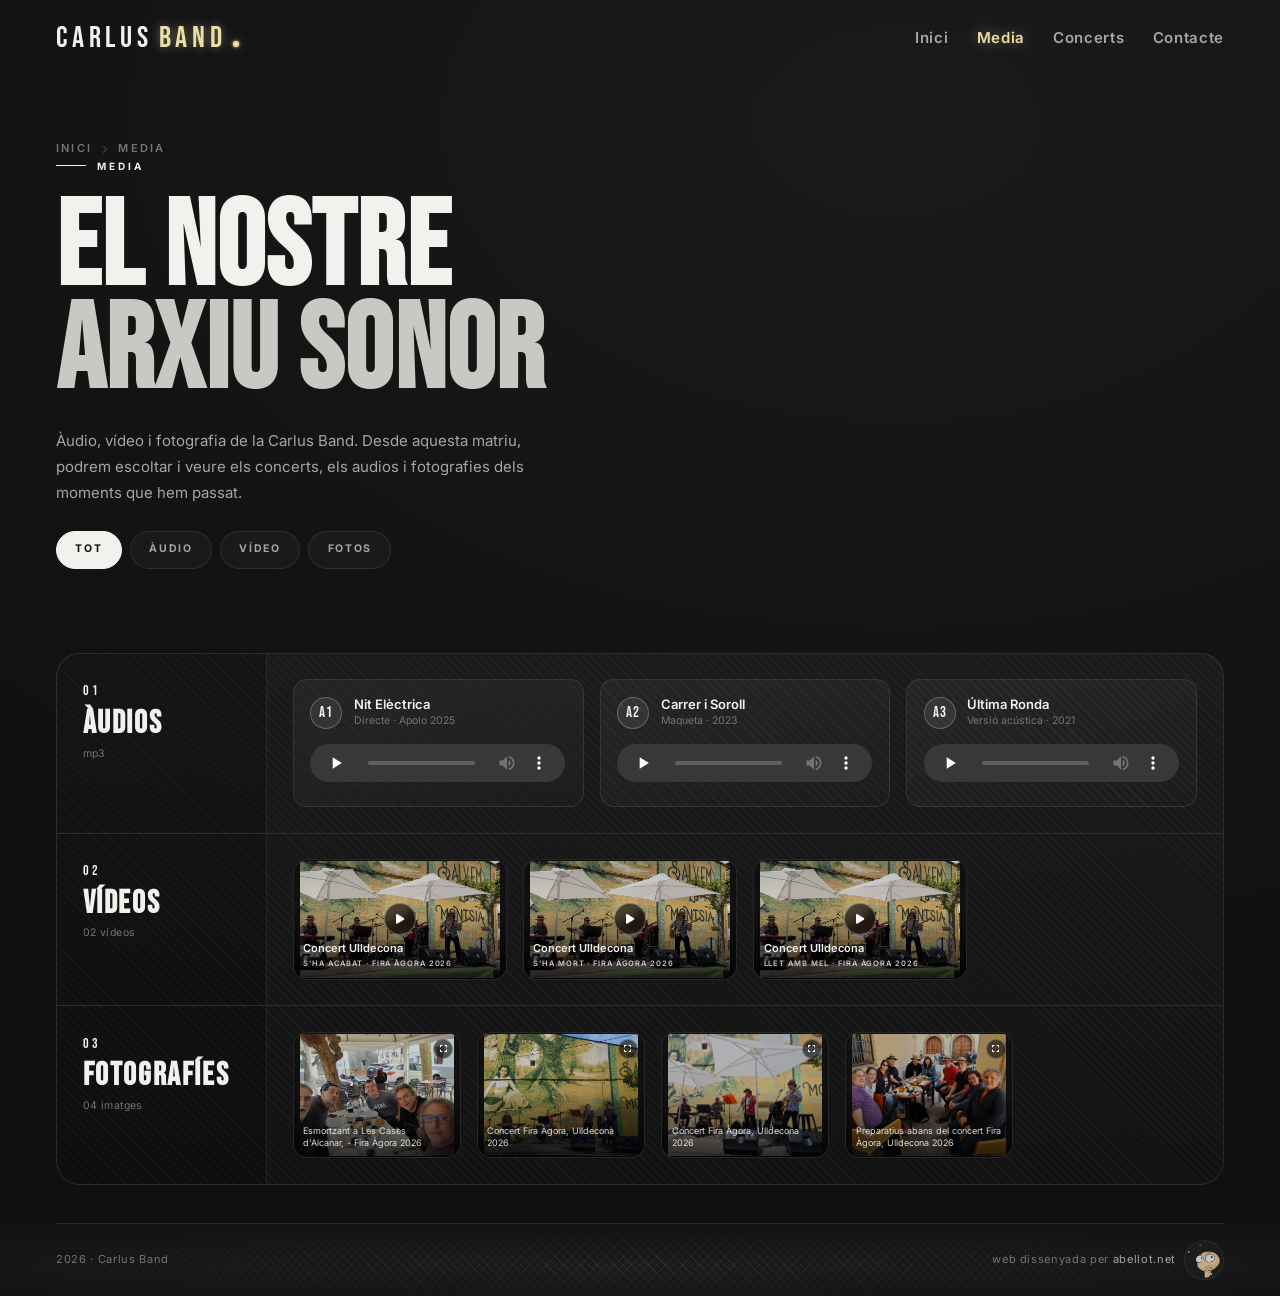
==== commit bd63d17d: "modificar text" ====
--- a/media.html
+++ b/media.html
@@ -131,7 +131,7 @@
           <div class="media-row__head">
             <span class="media-row__index">01</span>
             <h2>Àudios</h2>
-            <p>03 pistes</p>
+            <p>mp3</p>
           </div>
 
           <div class="media-row__body">
--- a/css/base.css
+++ b/css/base.css
@@ -185,8 +185,15 @@
   }
 
   /* El parpelleig del neó es queda fix (llum encesa) */
-  .hero-title span,
-  .hero-title .hero-title__gold {
+  .hero-title > span,
+  .hero-title .hero-title__gold,
+  .brand__dot {
     animation: none;
   }
+
+  /* La seqüència d'encesa tampoc no s'executa */
+  .hero-title.is-lighting .hero-letter {
+    color: inherit;
+    text-shadow: inherit;
+  }
 }
--- a/css/layout.css
+++ b/css/layout.css
@@ -68,13 +68,67 @@
   color: var(--text);
 }
 
+/* LED d'estat: fallada irregular i ràpida, com un neó que no acaba
+   d'engegar (intervals i cops de llum desiguals) */
+@keyframes brand-dot-flicker {
+  0%,
+  5%,
+  7%,
+  10%,
+  30%,
+  33%,
+  35%,
+  55%,
+  58%,
+  78%,
+  82%,
+  100% {
+    opacity: 1;
+  }
+  5.5%,
+  8% {
+    opacity: 0.15;
+  }
+  6.5% {
+    opacity: 0.85;
+  }
+  9% {
+    opacity: 0.4;
+  }
+  31% {
+    opacity: 0.1;
+  }
+  32% {
+    opacity: 0.55;
+  }
+  34% {
+    opacity: 0.2;
+  }
+  56% {
+    opacity: 0.12;
+  }
+  57% {
+    opacity: 0.35;
+  }
+  79% {
+    opacity: 0.1;
+  }
+  80% {
+    opacity: 0.6;
+  }
+  81% {
+    opacity: 0.25;
+  }
+}
+
 .brand__dot {
   width: 6px;
   height: 6px;
   margin-left: 5px;
   border-radius: 50%;
   background: var(--gold);
-  box-shadow: 0 0 12px var(--gold-glow);
+  box-shadow: 0 0 12px var(--gold-glow), 0 0 3px var(--gold);
+  animation: brand-dot-flicker 2.3s linear infinite;
 }
 
 .nav-links {
--- a/css/components.css
+++ b/css/components.css
@@ -158,7 +158,7 @@
   text-transform: uppercase;
 }
 
-.hero-title span {
+.hero-title > span {
   display: block;
   /* Neó blanc (tipus rètol de bar) — glow curt i nítid */
   color: #ffffff;
@@ -177,6 +177,36 @@
     0 0 30px rgba(240, 205, 45, 0.65);
   animation: neon-flicker 6s linear infinite;
   animation-delay: 3s; /* desfasat: les dues línies no fallen a la vegada */
+}
+
+/* Seqüència d'encesa lletra a lletra (alterna amb el parpelleig del neó).
+   Mentre dura s'atura el flicker de la línia i les lletres comencen apagades
+   (tub de neó mort) fins que s'encenen en ordre aleatori. */
+.hero-title .hero-letter {
+  display: inline-block;
+}
+
+.hero-title.is-lighting > span {
+  animation: none;
+}
+
+.hero-title.is-lighting .hero-letter {
+  color: rgba(255, 255, 255, 0.14);
+  text-shadow: none;
+  transition: color 0.12s linear, text-shadow 0.12s linear;
+}
+
+.hero-title.is-lighting .hero-title__gold .hero-letter {
+  color: rgba(246, 217, 80, 0.16);
+}
+
+.hero-title.is-lighting .hero-letter.is-lit {
+  color: #ffffff;
+  text-shadow: inherit;
+}
+
+.hero-title.is-lighting .hero-title__gold .hero-letter.is-lit {
+  color: #f6d950;
 }
 
 .hero-lead {
@@ -1027,11 +1057,12 @@
 }
 
 .media-grid--video {
-  grid-template-columns: repeat(2, minmax(0, 1fr));
+  /* Miniatures petites i constants: el nombre de columnes s'adapta soles */
+  grid-template-columns: repeat(auto-fill, minmax(180px, 1fr));
 }
 
 .media-grid--photo {
-  grid-template-columns: repeat(3, minmax(0, 1fr));
+  grid-template-columns: repeat(auto-fill, minmax(150px, 1fr));
 }
 
 /* Àudio */
@@ -1145,8 +1176,8 @@
   left: 50%;
   z-index: 2;
   transform: translate(-50%, -50%);
-  width: 48px;
-  height: 48px;
+  width: 32px;
+  height: 32px;
   display: grid;
   place-items: center;
   border: 1px solid rgba(255, 255, 255, 0.3);
@@ -1155,7 +1186,7 @@
   -webkit-backdrop-filter: blur(4px);
   backdrop-filter: blur(4px);
   color: #fff;
-  font-size: 14px;
+  font-size: 11px;
   transition: background-color 0.25s ease, color 0.25s ease,
     border-color 0.25s ease;
 }
@@ -1168,26 +1199,34 @@
 
 .video-card__title {
   position: absolute;
-  left: 1rem;
-  right: 1rem;
-  bottom: 0.9rem;
+  left: 0.6rem;
+  right: 0.6rem;
+  bottom: 0.55rem;
   z-index: 2;
   text-align: left;
 }
 
 .video-card__title strong {
-  display: block;
-  font-size: 13px;
+  display: -webkit-box;
+  -webkit-line-clamp: 1;
+  line-clamp: 1;
+  -webkit-box-orient: vertical;
+  overflow: hidden;
+  font-size: 11px;
   font-weight: 600;
   line-height: 1.3;
 }
 
 .video-card__title span {
-  display: block;
+  display: -webkit-box;
+  -webkit-line-clamp: 1;
+  line-clamp: 1;
+  -webkit-box-orient: vertical;
+  overflow: hidden;
   margin-top: 0.15rem;
-  font-size: 9px;
+  font-size: 7.5px;
   font-weight: 600;
-  letter-spacing: 0.18em;
+  letter-spacing: 0.12em;
   text-transform: uppercase;
   color: var(--accent-soft);
 }
@@ -1237,30 +1276,36 @@
 
 .photo-card__zoom {
   position: absolute;
-  top: 0.65rem;
-  right: 0.65rem;
+  top: 0.4rem;
+  right: 0.4rem;
   z-index: 2;
-  width: 29px;
-  height: 29px;
+  width: 20px;
+  height: 20px;
   display: grid;
   place-items: center;
   border: 1px solid rgba(255, 255, 255, 0.22);
   border-radius: 50%;
   background: rgba(10, 10, 11, 0.6);
   color: #fff;
-  font-size: 10px;
+  font-size: 8px;
 }
 
 .photo-card__caption {
   position: absolute;
-  left: 0.85rem;
-  right: 0.85rem;
-  bottom: 0.7rem;
+  left: 0.6rem;
+  right: 0.6rem;
+  bottom: 0.5rem;
   z-index: 2;
-  font-size: 10.5px;
-  line-height: 1.4;
+  font-size: 9px;
+  line-height: 1.35;
   text-align: left;
   color: rgba(255, 255, 255, 0.85);
+  /* En les miniatures la llegenda no pot desbordar: màxim 2 línies */
+  display: -webkit-box;
+  -webkit-line-clamp: 2;
+  line-clamp: 2;
+  -webkit-box-orient: vertical;
+  overflow: hidden;
 }
 
 /* Nota per penjar contingut */
@@ -1340,7 +1385,7 @@
 .modal__panel {
   position: relative;
   z-index: 1;
-  width: min(100%, 980px);
+  width: min(100%, 1200px);
   max-height: 92vh;
   display: flex;
   flex-direction: column;
@@ -1353,7 +1398,7 @@
 }
 
 .modal__panel--video {
-  width: min(100%, 920px);
+  width: min(100%, 1100px);
 }
 
 .modal__close {
@@ -1392,7 +1437,7 @@
 
 .lightbox__image {
   max-width: 100%;
-  max-height: 68vh;
+  max-height: 78vh;
   width: auto;
   height: auto;
   object-fit: contain;
@@ -1628,11 +1673,11 @@
   }
 
   .media-grid--video {
-    grid-template-columns: 1fr;
+    grid-template-columns: repeat(auto-fill, minmax(140px, 1fr));
   }
 
   .media-grid--photo {
-    grid-template-columns: repeat(3, minmax(0, 1fr));
+    grid-template-columns: repeat(auto-fill, minmax(150px, 1fr));
   }
 }
 
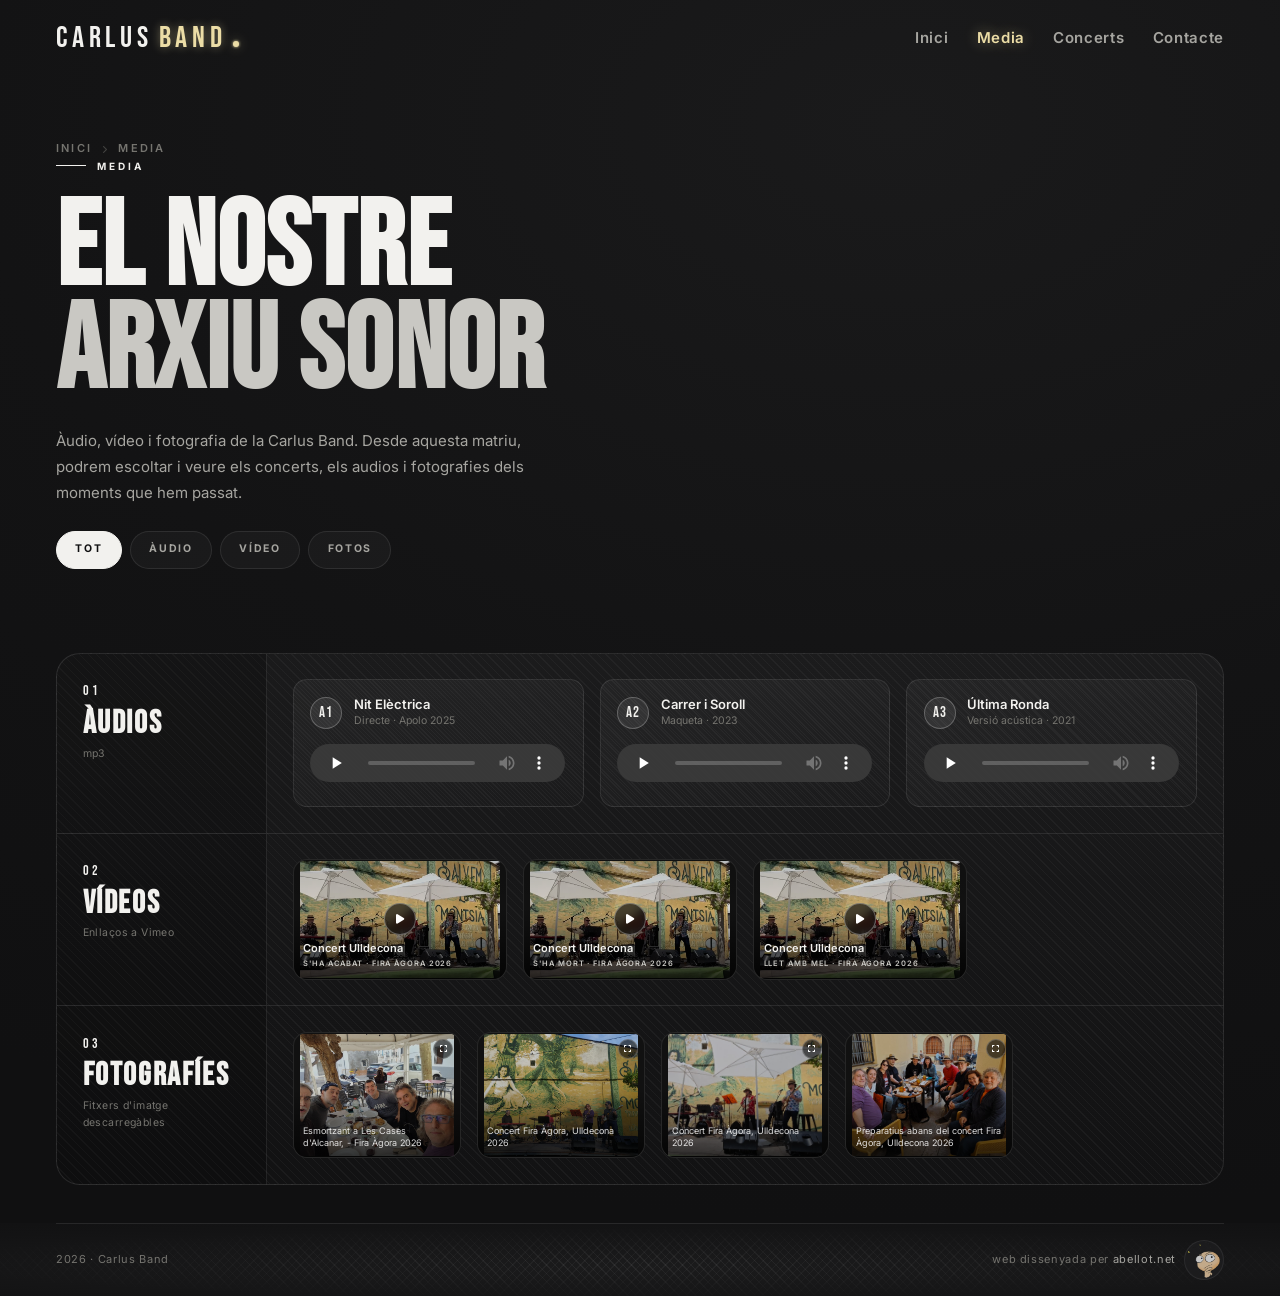
==== commit 16980b82: "modificar text matriu media" ====
--- a/media.html
+++ b/media.html
@@ -192,7 +192,7 @@
           <div class="media-row__head">
             <span class="media-row__index">02</span>
             <h2>Vídeos</h2>
-            <p>02 vídeos</p>
+            <p>Enllaços a Vimeo</p>
           </div>
 
           <div class="media-row__body">
@@ -272,7 +272,7 @@
           <div class="media-row__head">
             <span class="media-row__index">03</span>
             <h2>Fotografíes</h2>
-            <p>04 imatges</p>
+            <p>Fitxers d'imatge descarregàbles</p>
           </div>
 
           <div class="media-row__body">
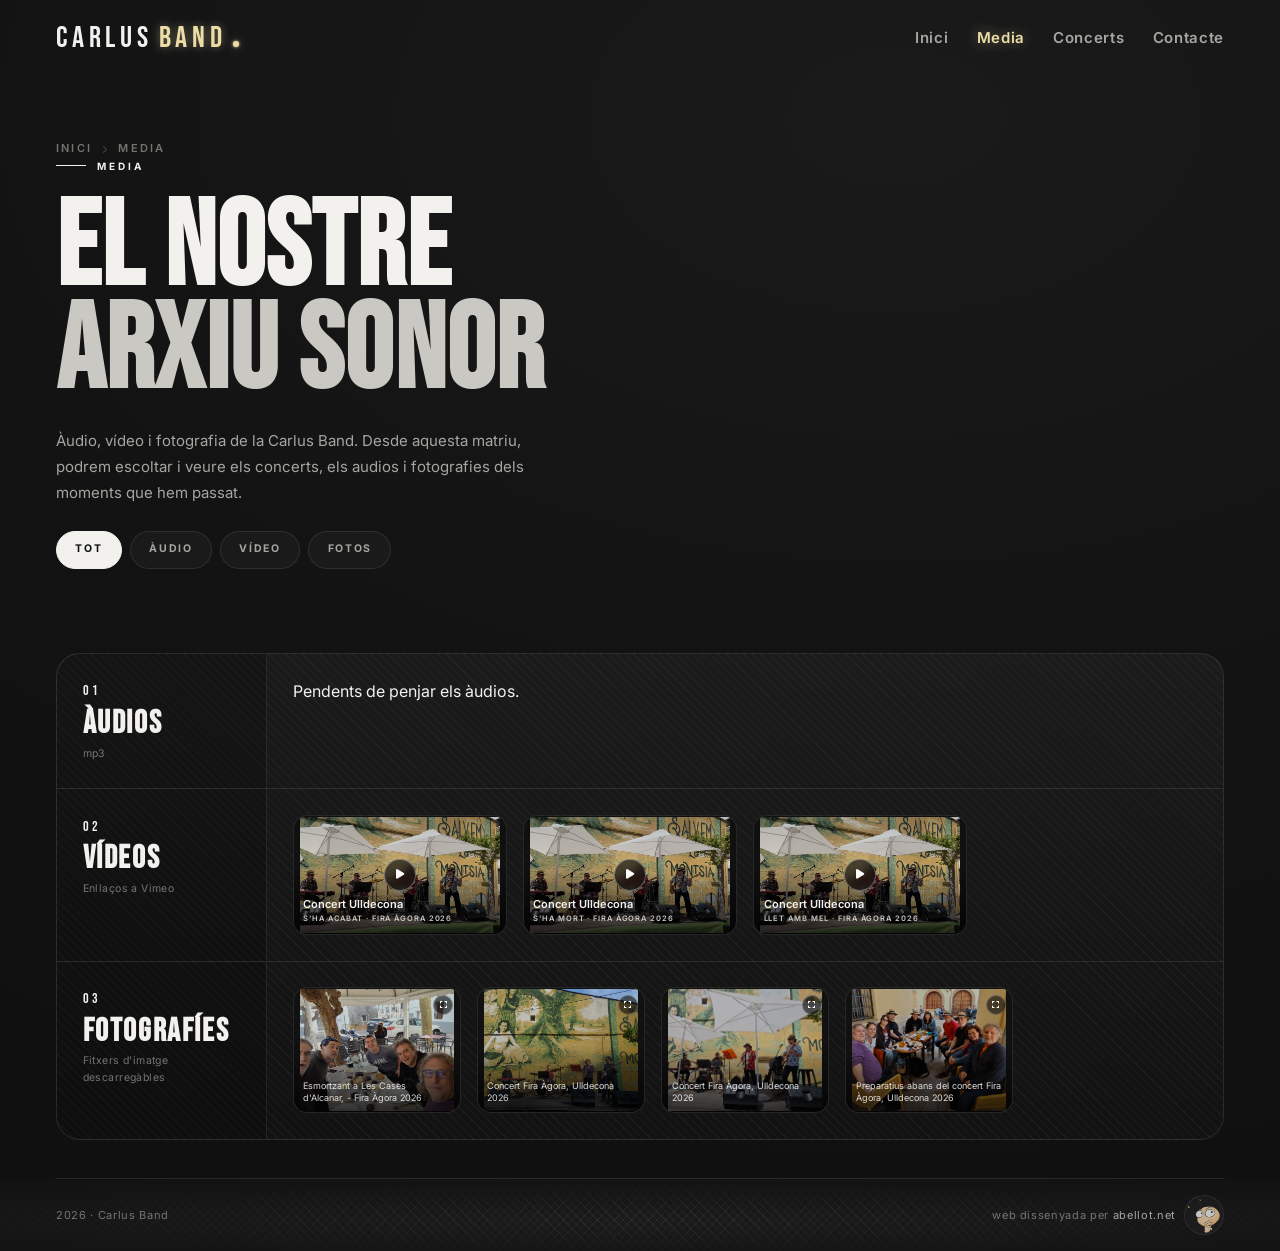
==== commit e3621c4d: "nota pendent pujar audios" ====
--- a/media.html
+++ b/media.html
@@ -136,6 +136,8 @@
 
           <div class="media-row__body">
             <div class="media-grid media-grid--audio">
+              Pendents de penjar els àudios.
+             <!--
               <article class="audio-card">
                 <div class="audio-card__head">
                   <span class="audio-card__num" aria-hidden="true">A1</span>
@@ -183,6 +185,7 @@
                   src="https://www.soundhelix.com/examples/mp3/SoundHelix-Song-3.mp3"
                 ></audio>
               </article>
+            -->
             </div>
           </div>
         </div>
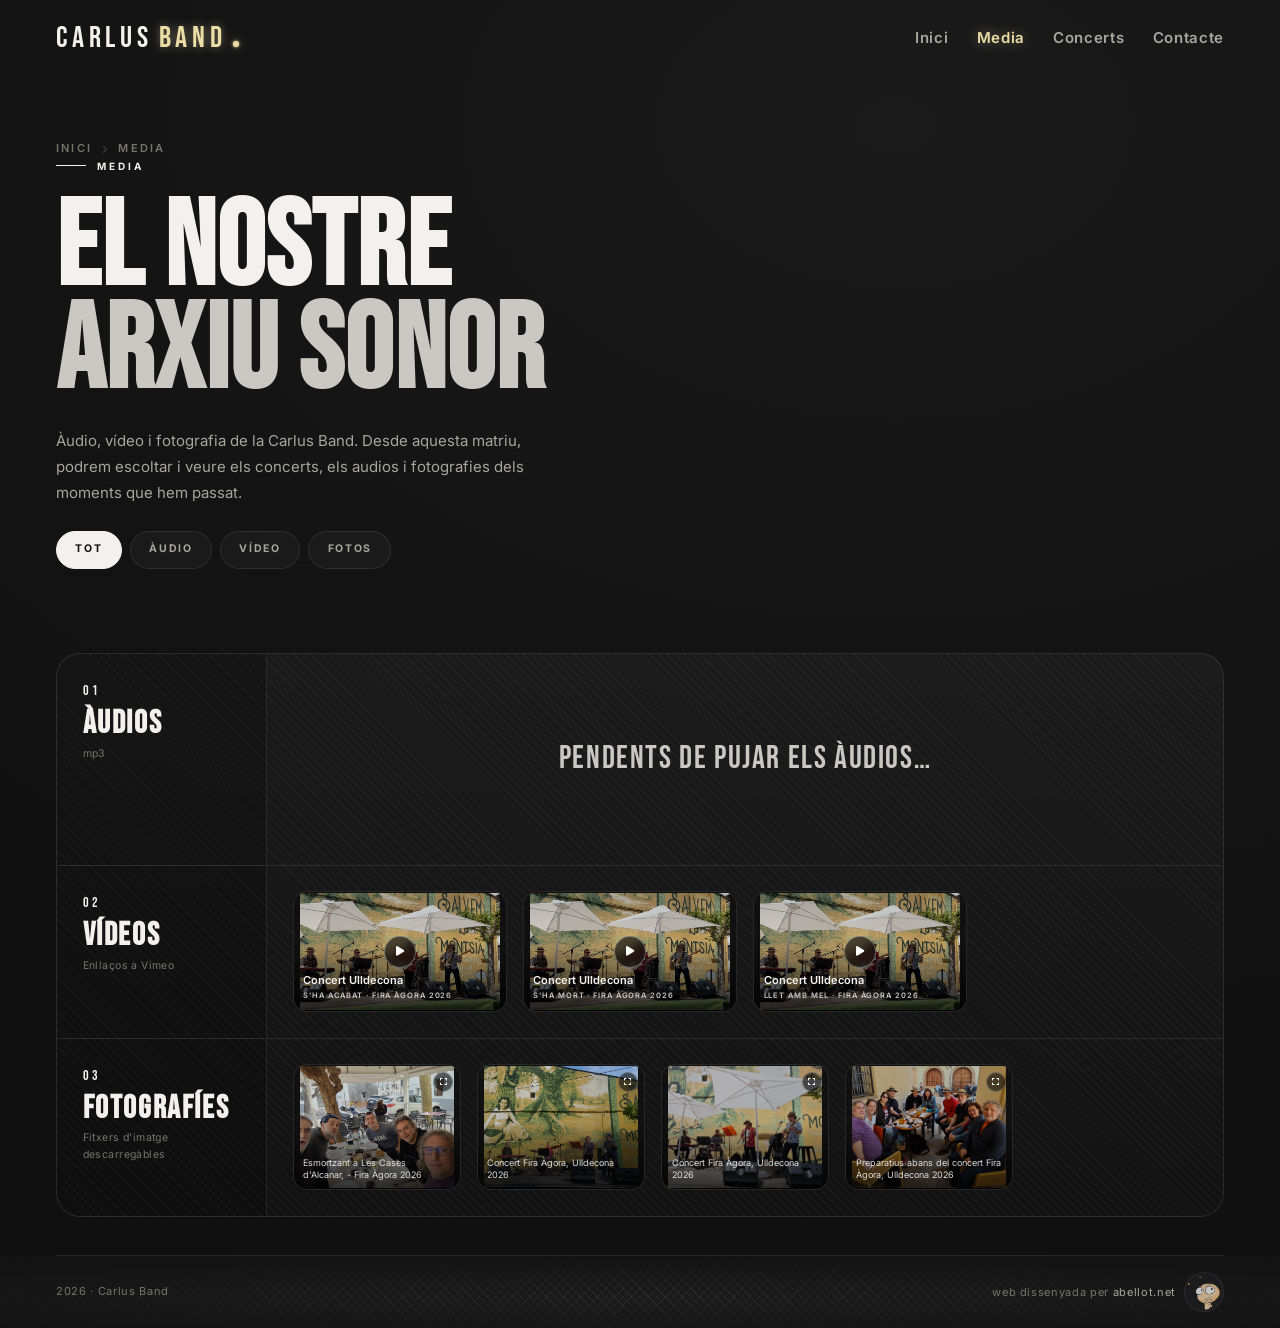
==== commit fee92c69: "format missatge pendent pujar audios" ====
--- a/media.html
+++ b/media.html
@@ -136,7 +136,8 @@
 
           <div class="media-row__body">
             <div class="media-grid media-grid--audio">
-              Pendents de penjar els àudios.
+              <p class="media-empty">Pendents de pujar els àudios…</p>
+              <!-- En activar les targetes d'àudio, elimina aquest <p class="media-empty">. -->
              <!--
               <article class="audio-card">
                 <div class="audio-card__head">
@@ -325,9 +326,6 @@
               >
                 <img
                   src="assets/img/ulldecona-2026-2.jpg"
-                  alt="La banda tocant desde l'escenari"
-                  loading="lazy"
-                />
                   alt="Cantant amb micròfon en un concert amb fum i llums"
                   loading="lazy"
                 />
--- a/css/components.css
+++ b/css/components.css
@@ -1056,6 +1056,23 @@
   grid-template-columns: repeat(3, minmax(0, 1fr));
 }
 
+/* Missatge d'estat buit (p. ex. àudios pendents de pujar) */
+.media-empty {
+  grid-column: 1 / -1;
+  display: flex;
+  align-items: center;
+  justify-content: center;
+  min-height: clamp(8rem, 16vw, 10rem);
+  margin: 0;
+  padding: 1.5rem;
+  text-align: center;
+  font-family: var(--font-display);
+  font-size: clamp(1.5rem, 3vw, 2rem);
+  line-height: 1;
+  letter-spacing: 0.05em;
+  color: var(--accent-soft);
+}
+
 .media-grid--video {
   /* Miniatures petites i constants: el nombre de columnes s'adapta soles */
   grid-template-columns: repeat(auto-fill, minmax(180px, 1fr));
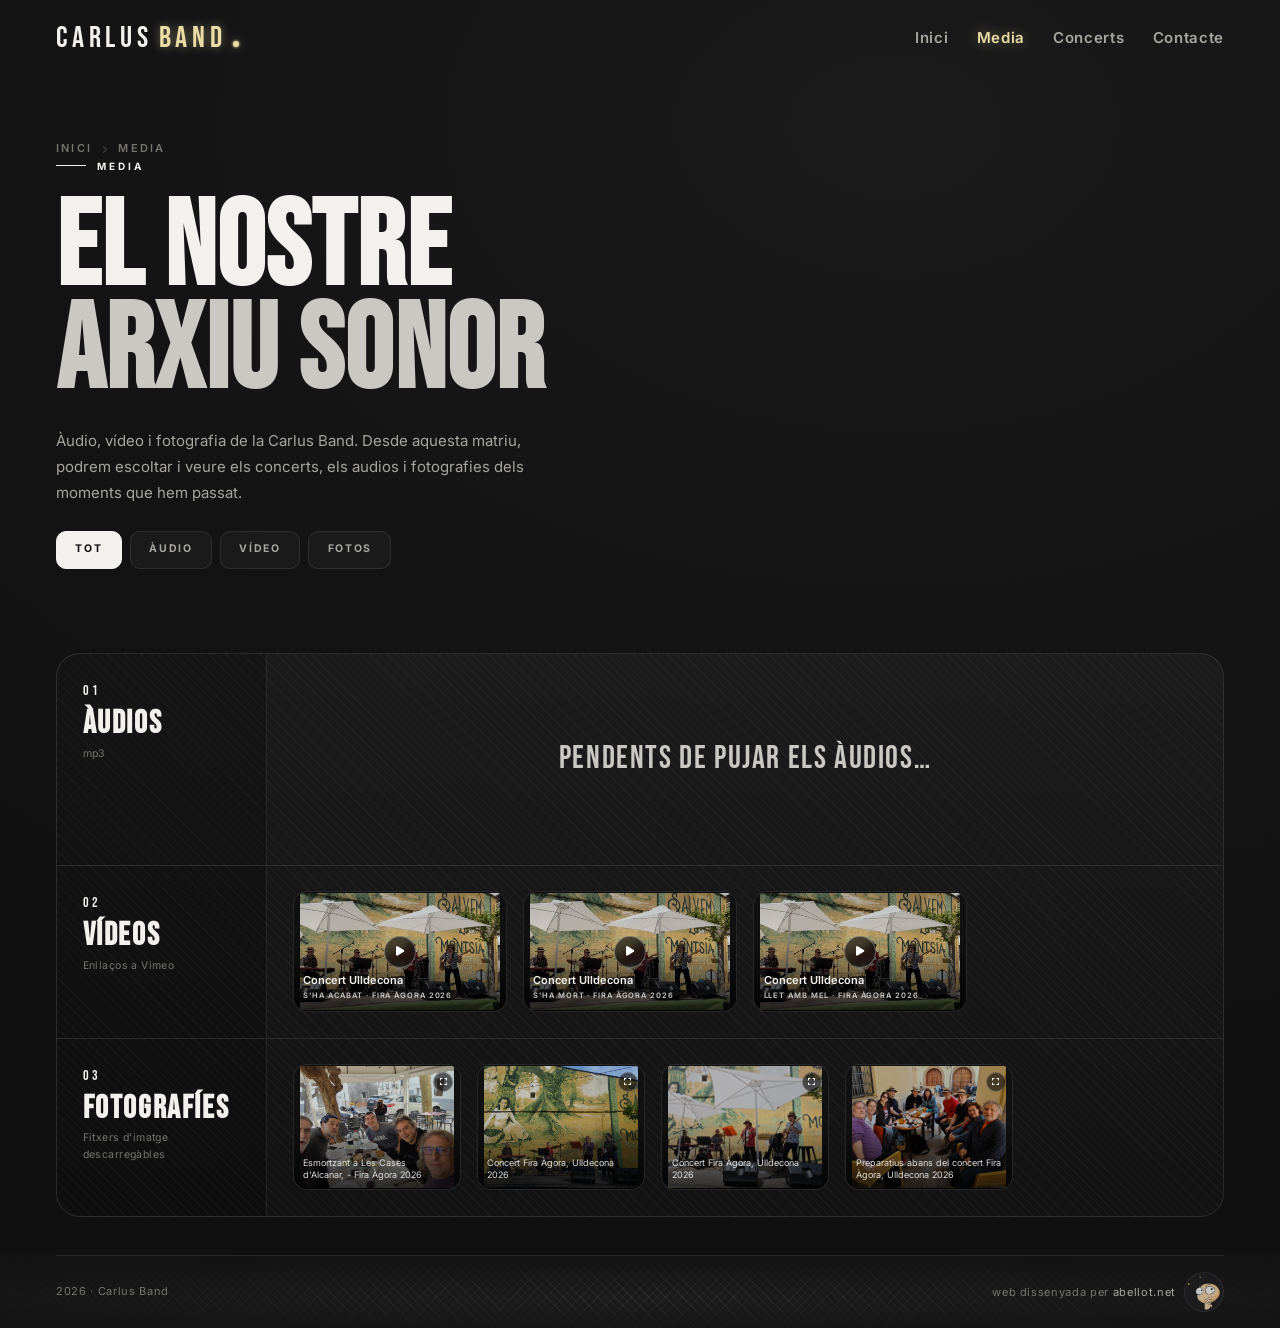
==== commit f0294463: "tamany lletres menu nav" ====
--- a/media.html
+++ b/media.html
@@ -46,10 +46,10 @@
       </a>
 
       <nav class="nav-links" aria-label="Navegació principal">
-        <a class="nav-link" href="index.html#inici">Inici</a>
-        <a class="nav-link is-active" href="media.html" aria-current="page">Media</a>
-        <a class="nav-link" href="index.html#concerts">Concerts</a>
-        <a class="nav-link" href="index.html#contacte">Contacte</a>
+        <a class="nav-link text-xl" href="index.html#inici">Inici</a>
+        <a class="nav-link text-xl is-active" href="media.html" aria-current="page">Media</a>
+        <a class="nav-link text-xl" href="index.html#concerts">Concerts</a>
+        <a class="nav-link text-xl" href="index.html#contacte">Contacte</a>
       </nav>
 
       <button
--- a/css/components.css
+++ b/css/components.css
@@ -12,7 +12,7 @@
   gap: 0.6rem;
   padding: 0.9rem 1.5rem;
   border: 1px solid transparent;
-  border-radius: 999px;
+  border-radius: 10px;
   font-size: 11.5px;
   font-weight: 700;
   letter-spacing: 0.14em;
@@ -960,7 +960,7 @@
 .filter-btn {
   padding: 0.6rem 1.15rem;
   border: 1px solid var(--line);
-  border-radius: 999px;
+  border-radius: 10px;
   background: rgba(255, 255, 255, 0.03);
   color: var(--muted);
   font-size: 10.5px;
